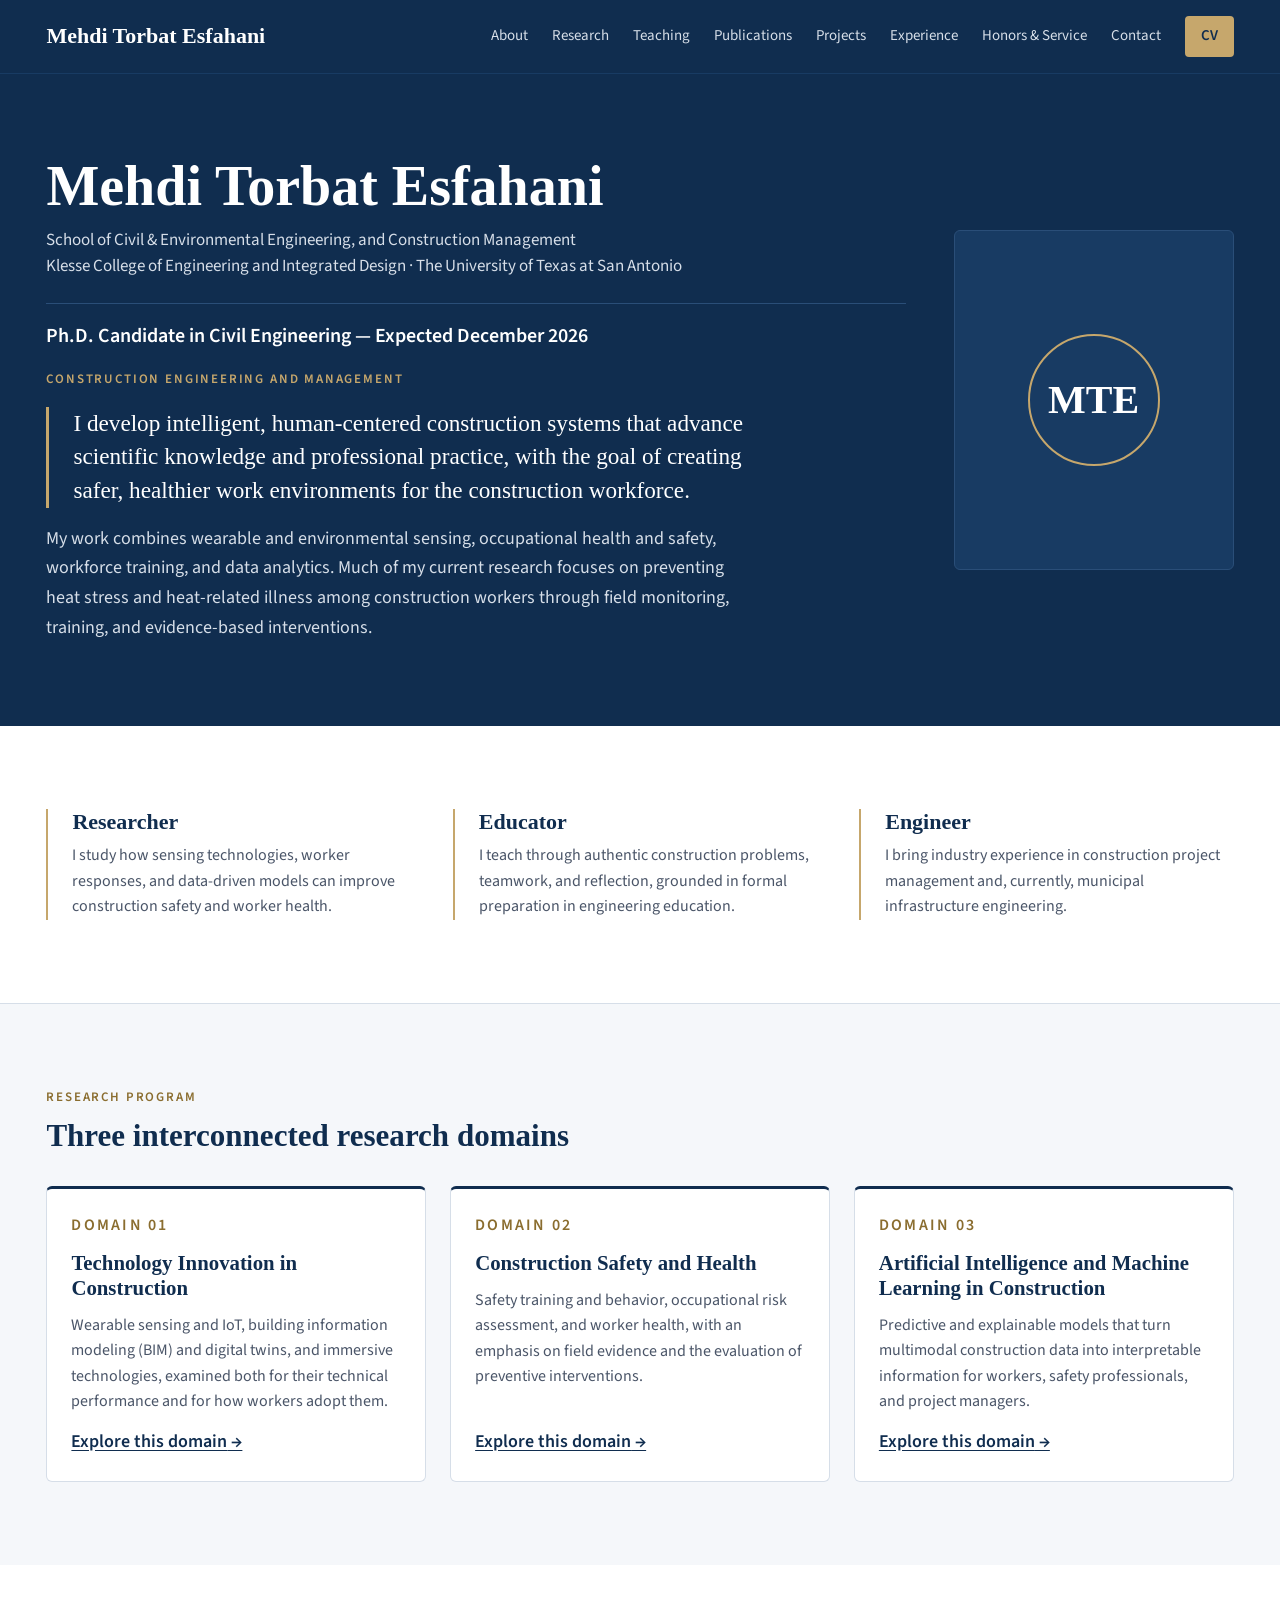
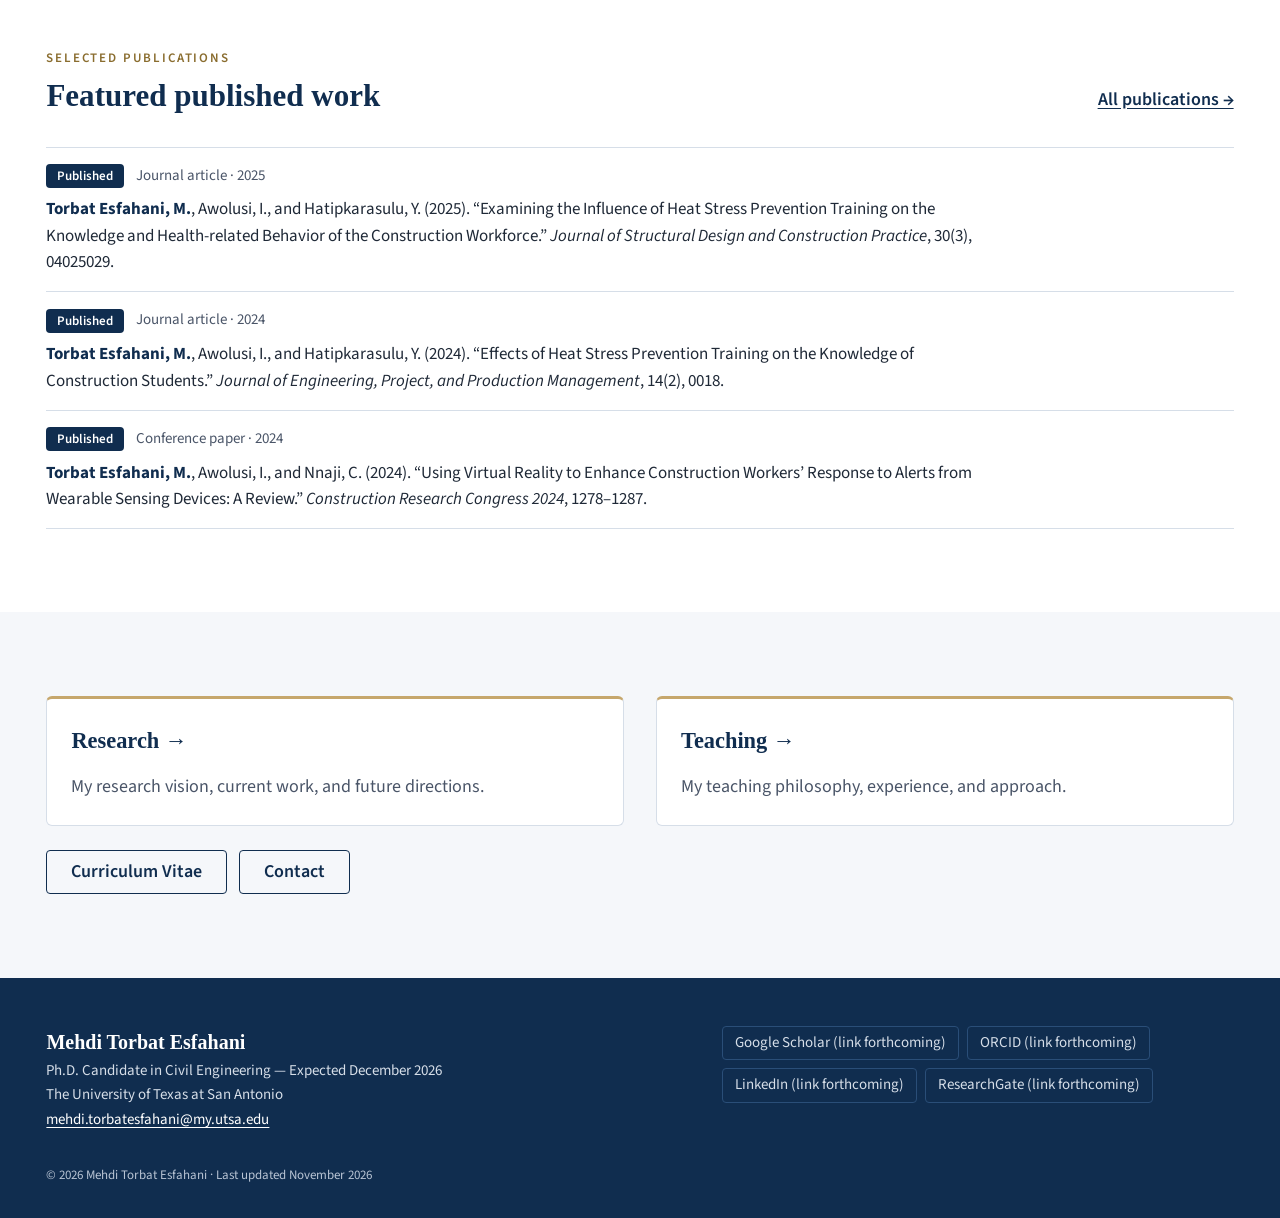
==== index.html @ 111d2f12 "Add files via upload" ====
<!doctype html>
<html lang="en">
<head>
  <meta charset="utf-8">
  <meta name="viewport" content="width=device-width, initial-scale=1">
  <title>Mehdi Torbat Esfahani — Construction Engineering and Management</title>
  <meta name="description" content="Mehdi Torbat Esfahani, civil engineering researcher at The University of Texas at San Antonio: research on intelligent, human-centered construction systems, construction safety and health, and AI in construction.">
  <meta name="author" content="Mehdi Torbat Esfahani">
  <meta property="og:type" content="website">
  <meta property="og:title" content="Mehdi Torbat Esfahani — Construction Engineering and Management">
  <meta property="og:description" content="Mehdi Torbat Esfahani, civil engineering researcher at The University of Texas at San Antonio: research on intelligent, human-centered construction systems, construction safety and health, and AI in construction.">
  <meta name="theme-color" content="#102D4F">
  <link rel="icon" href="assets/img/favicon.svg" type="image/svg+xml">
  <link rel="stylesheet" href="assets/css/tokens.css">
  <link rel="stylesheet" href="assets/css/site.css">
  <script>document.documentElement.classList.add("js");</script>
</head>
<body>
  <a class="skip-link" href="#main">Skip to main content</a>
  <header class="site-header">
    <div class="container header-inner">
      <a class="brand" href="index.html">Mehdi Torbat Esfahani</a>
      <button class="nav-toggle" type="button" aria-expanded="false" aria-controls="site-nav">
        <svg aria-hidden="true" viewBox="0 0 24 24" fill="none" stroke="currentColor" stroke-width="2"><path d="M4 7h16M4 12h16M4 17h16"/></svg>
        <span class="nav-toggle-label">Menu</span>
      </button>
      <nav id="site-nav" class="site-nav" aria-label="Primary">
        <ul>
        <li><a href="about.html">About</a></li>
        <li><a href="research.html">Research</a></li>
        <li><a href="teaching.html">Teaching</a></li>
        <li><a href="publications.html">Publications</a></li>
        <li><a href="projects.html">Projects</a></li>
        <li><a href="experience.html">Experience</a></li>
        <li><a href="honors.html">Honors &amp; Service</a></li>
        <li><a href="contact.html">Contact</a></li>
        <li><a class="nav-cv" href="contact.html#documents" data-cv-link>CV</a></li>
        </ul>
      </nav>
    </div>
  </header>

  <main id="main" tabindex="-1">
    <section class="hero" aria-labelledby="hero-name">
      <div class="container hero-inner">
        <div>
          <h1 id="hero-name">Mehdi Torbat Esfahani</h1>
          <p class="affiliation">School of Civil &amp; Environmental Engineering, and Construction Management<br>Klesse College of Engineering and Integrated Design · The University of Texas at San Antonio</p>
          <p class="degree" data-config="degreeStatus">Doctoral studies in Civil Engineering</p>
          <p class="eyebrow" style="margin-top:var(--s4)">Construction Engineering and Management</p>
          <p class="vision">I develop intelligent, human-centered construction systems that advance scientific knowledge and professional practice, with the goal of creating safer, healthier work environments for the construction workforce.</p>
          <p class="specialization">My work combines wearable and environmental sensing, occupational health and safety, workforce training, and data analytics. Much of my current research focuses on preventing heat stress and heat-related illness among construction workers through field monitoring, training, and evidence-based interventions.</p>
        </div>
        <div class="portrait" role="img" aria-label="Portrait of Mehdi Torbat Esfahani (photograph to be added)"><span class="monogram" aria-hidden="true">MTE</span></div>
      </div>
    </section>

    <section class="section" aria-label="Professional identity" style="border-bottom:1px solid var(--line)">
      <div class="container identity">
        <div><h2>Researcher</h2><p>I study how sensing technologies, worker responses, and data-driven models can improve construction safety and worker health.</p></div>
        <div><h2>Educator</h2><p>I teach through authentic construction problems, teamwork, and reflection, grounded in formal preparation in engineering education.</p></div>
        <div><h2>Engineer</h2><p>I bring industry experience in construction project management and, currently, municipal infrastructure engineering.</p></div>
      </div>
    </section>

    <section class="section section--gray" aria-labelledby="domains-h">
      <div class="container">
        <div class="section-head"><div><p class="eyebrow">Research program</p><h2 id="domains-h">Three interconnected research domains</h2></div></div>
        <div class="grid-3">
          <article class="card card--top">
            <p class="eyebrow">Domain 01</p>
            <h3>Technology Innovation in Construction</h3>
            <p class="muted">Wearable sensing and IoT, building information modeling (BIM) and digital twins, and immersive technologies, examined both for their technical performance and for how workers adopt them.</p>
            <a class="more" href="research.html#domain-1">Explore this domain<span class="visually-hidden">: Technology Innovation in Construction</span> →</a>
          </article>
          <article class="card card--top">
            <p class="eyebrow">Domain 02</p>
            <h3>Construction Safety and Health</h3>
            <p class="muted">Safety training and behavior, occupational risk assessment, and worker health, with an emphasis on field evidence and the evaluation of preventive interventions.</p>
            <a class="more" href="research.html#domain-2">Explore this domain<span class="visually-hidden">: Construction Safety and Health</span> →</a>
          </article>
          <article class="card card--top">
            <p class="eyebrow">Domain 03</p>
            <h3>Artificial Intelligence and Machine Learning in Construction</h3>
            <p class="muted">Predictive and explainable models that turn multimodal construction data into interpretable information for workers, safety professionals, and project managers.</p>
            <a class="more" href="research.html#domain-3">Explore this domain<span class="visually-hidden">: Artificial Intelligence and Machine Learning in Construction</span> →</a>
          </article>
        </div>
      </div>
    </section>

    <section class="section" aria-labelledby="featured-h">
      <div class="container">
        <div class="section-head"><div><p class="eyebrow">Selected publications</p><h2 id="featured-h">Featured published work</h2></div><a href="publications.html" style="font-weight:600">All publications →</a></div>
        <ul class="pub-list">
          <li class="pub">
            <div class="pub-meta"><span class="badge badge--published">Published</span><span>Journal article · 2025</span></div>
            <p class="cite"><span class="me">Torbat Esfahani, M.</span>, Awolusi, I., and Hatipkarasulu, Y. (2025). “Examining the Influence of Heat Stress Prevention Training on the Knowledge and Health-related Behavior of the Construction Workforce.” <em>Journal of Structural Design and Construction Practice</em>, 30(3), 04025029.</p>
          </li>
          <li class="pub">
            <div class="pub-meta"><span class="badge badge--published">Published</span><span>Journal article · 2024</span></div>
            <p class="cite"><span class="me">Torbat Esfahani, M.</span>, Awolusi, I., and Hatipkarasulu, Y. (2024). “Effects of Heat Stress Prevention Training on the Knowledge of Construction Students.” <em>Journal of Engineering, Project, and Production Management</em>, 14(2), 0018.</p>
          </li>
          <li class="pub">
            <div class="pub-meta"><span class="badge badge--published">Published</span><span>Conference paper · 2024</span></div>
            <p class="cite"><span class="me">Torbat Esfahani, M.</span>, Awolusi, I., and Nnaji, C. (2024). “Using Virtual Reality to Enhance Construction Workers’ Response to Alerts from Wearable Sensing Devices: A Review.” <em>Construction Research Congress 2024</em>, 1278–1287.</p>
          </li>
        </ul>
      </div>
    </section>

    <section class="section section--gray" aria-label="Explore">
      <div class="container">
        <div class="grid-2">
          <a class="card card--gold link-card" href="research.html"><strong>Research →</strong><span>My research vision, current work, and future directions.</span></a>
          <a class="card card--gold link-card" href="teaching.html"><strong>Teaching →</strong><span>My teaching philosophy, experience, and approach.</span></a>
        </div>
        <div class="btn-row" style="margin-top:var(--s5)">
          <a class="btn btn--outline" href="contact.html#documents" data-cv-link>Curriculum Vitae</a>
          <a class="btn btn--outline" href="contact.html">Contact</a>
        </div>
      </div>
    </section>
  </main>

  <footer class="site-footer">
    <div class="container">
      <div class="footer-inner">
        <div>
          <p class="footer-name">Mehdi Torbat Esfahani</p>
          <p data-config="degreeStatus">Doctoral studies in Civil Engineering</p>
          <p>The University of Texas at San Antonio</p>
          <p><a href="mailto:mehdi.torbatesfahani@my.utsa.edu" data-config="email">mehdi.torbatesfahani@my.utsa.edu</a></p>
        </div>
        <ul class="footer-profiles" aria-label="Academic profiles">
          <li data-profile="googleScholar"><span class="inactive">Google Scholar (link forthcoming)</span></li>
          <li data-profile="orcid"><span class="inactive">ORCID (link forthcoming)</span></li>
          <li data-profile="linkedin"><span class="inactive">LinkedIn (link forthcoming)</span></li>
          <li data-profile="researchgate"><span class="inactive">ResearchGate (link forthcoming)</span></li>
        </ul>
      </div>
      <p class="footer-legal">© 2026 Mehdi Torbat Esfahani · Last updated <span data-config="lastUpdated">November 2026</span></p>
    </div>
  </footer>
  <script src="assets/js/site-config.js"></script>
  <script src="assets/js/site.js"></script>
</body>
</html>
---- assets/css/tokens.css ----
/* =========================================================
   Design tokens — Navy & White design system (approved Phase 2)
   Change a colour or size here and it updates across the site.
   ========================================================= */

/* ---- Fonts (self-hosted, SIL Open Font License) ---- */
@font-face {
  font-family: "Source Sans 3";
  src: url("../fonts/SourceSans3-Variable.woff") format("woff");
  font-weight: 200 900;
  font-style: normal;
  font-display: swap;
}
@font-face {
  font-family: "Source Sans 3";
  src: url("../fonts/SourceSans3-Italic-Variable.woff") format("woff");
  font-weight: 200 900;
  font-style: italic;
  font-display: swap;
}
/* Source Serif 4 (headings): add the font file to assets/fonts/ and
   remove the comment markers below. See README.md, "Adding the heading font".
@font-face {
  font-family: "Source Serif 4";
  src: url("../fonts/SourceSerif4-Variable.woff2") format("woff2");
  font-weight: 200 900;
  font-style: normal;
  font-display: swap;
}
*/

:root {
  /* Colour */
  --navy: #102D4F;          /* primary navy: headings, header, footer */
  --navy-2: #183B63;        /* secondary navy: hover, panels */
  --navy-line: #2A4E78;     /* borders on navy */
  --white: #FFFFFF;
  --gray-bg: #F5F7FA;       /* light gray sections */
  --gold: #C6A76C;          /* accent: rules, icons, text on navy only */
  --gold-text: #8A6D2F;     /* dark gold: readable labels on white */
  --text: #1F2937;          /* body text */
  --text-2: #4A5568;        /* secondary text */
  --on-navy: #D6DEE8;       /* secondary text on navy */
  --line: #D6DEE8;          /* borders on white */
  --line-strong: #9AA6B6;

  /* Type */
  --font-serif: "Source Serif 4", Georgia, "Times New Roman", serif;
  --font-sans: "Source Sans 3", "Segoe UI", system-ui, -apple-system, Arial, sans-serif;
  --fs-display: clamp(2.25rem, 1.6rem + 2.6vw, 3.5rem);
  --fs-h1: clamp(1.9rem, 1.5rem + 1.6vw, 2.75rem);
  --fs-h2: clamp(1.5rem, 1.3rem + 0.8vw, 2rem);
  --fs-h3: clamp(1.2rem, 1.1rem + 0.4vw, 1.4rem);
  --fs-body: clamp(1.0625rem, 1rem + 0.2vw, 1.125rem);
  --fs-small: 0.9375rem;
  --fs-eyebrow: 0.8125rem;

  /* Space (4-based) */
  --s1: 0.25rem; --s2: 0.5rem; --s3: 0.75rem; --s4: 1rem; --s5: 1.5rem;
  --s6: 2rem; --s7: 3rem; --s8: 4rem; --s9: 6rem;
  --section: clamp(3rem, 2rem + 4vw, 6rem);
  --gutter: clamp(1.25rem, 0.5rem + 3vw, 3rem);
  --container: 75rem;   /* 1200px */
  --measure: 45rem;     /* 720px reading column */

  --radius: 6px;
  --radius-sm: 4px;
}
---- assets/css/site.css ----
/* =========================================================
   Site layout and components
   ========================================================= */
*, *::before, *::after { box-sizing: border-box; }
html { -webkit-text-size-adjust: 100%; }
body {
  margin: 0;
  font-family: var(--font-sans);
  font-size: var(--fs-body);
  line-height: 1.65;
  color: var(--text);
  background: var(--white);
}
img { max-width: 100%; height: auto; }
h1, h2, h3, h4 { font-family: var(--font-serif); color: var(--navy); font-weight: 600; line-height: 1.2; margin: 0; }
h1 { font-size: var(--fs-h1); }
h2 { font-size: var(--fs-h2); }
h3 { font-size: var(--fs-h3); }
p { margin: 0; }
a { color: var(--navy); text-underline-offset: 3px; }
a:hover { color: var(--navy-2); }
:focus-visible { outline: 3px solid var(--navy-2); outline-offset: 2px; }
.on-navy :focus-visible, .site-header :focus-visible, .site-footer :focus-visible { outline-color: var(--gold); }
ul, ol { margin: 0; }

.container { max-width: calc(var(--container) + 2 * var(--gutter)); margin: 0 auto; padding-inline: var(--gutter); }
.section { padding-block: var(--section); }
.section--gray { background: var(--gray-bg); }
.section--navy { background: var(--navy); color: var(--white); }
.section--navy h2, .section--navy h3 { color: var(--white); }
.stack > * + * { margin-top: var(--s4); }
.stack-lg > * + * { margin-top: var(--s6); }
.measure { max-width: var(--measure); }
.eyebrow { font-size: var(--fs-eyebrow); letter-spacing: .14em; text-transform: uppercase; font-weight: 600; color: var(--gold-text); }
.section--navy .eyebrow, .hero .eyebrow, .framework-panel .eyebrow { color: var(--gold); }
.lead { font-family: var(--font-serif); font-size: clamp(1.2rem, 1.05rem + .6vw, 1.45rem); line-height: 1.5; color: var(--navy-2); }
.muted { color: var(--text-2); }
.small { font-size: var(--fs-small); }
.visually-hidden { position: absolute !important; width: 1px; height: 1px; padding: 0; margin: -1px; overflow: hidden; clip: rect(0 0 0 0); white-space: nowrap; border: 0; }

/* ---- Skip link ---- */
.skip-link { position: absolute; left: var(--s4); top: -100px; z-index: 100; background: var(--gold); color: var(--navy); padding: var(--s3) var(--s4); font-weight: 600; border-radius: var(--radius-sm); }
.skip-link:focus { top: var(--s4); }

/* ---- Header & navigation ---- */
.site-header { background: var(--navy); color: var(--white); }
.header-inner { display: flex; flex-wrap: wrap; align-items: center; justify-content: space-between; gap: var(--s4); padding-block: var(--s4); }
.brand { font-family: var(--font-serif); font-size: 1.375rem; font-weight: 600; color: var(--white); text-decoration: none; }
.brand:hover { color: var(--white); }
.nav-toggle { display: none; align-items: center; gap: var(--s2); min-height: 44px; min-width: 44px; padding: 0 var(--s4); background: transparent; color: var(--white); border: 1.5px solid var(--gold); border-radius: var(--radius-sm); font: 600 1rem var(--font-sans); cursor: pointer; }
.nav-toggle svg { width: 18px; height: 18px; }
.site-nav ul { list-style: none; padding: 0; display: flex; flex-wrap: wrap; align-items: center; gap: var(--s2) var(--s5); }
.site-nav a { color: var(--on-navy); text-decoration: none; font-size: .9375rem; padding-block: var(--s2); display: inline-block; }
.site-nav a:hover { color: var(--white); text-decoration: underline; }
.site-nav a[aria-current="page"] { color: var(--white); box-shadow: inset 0 -2px 0 var(--gold); }
.site-nav a.nav-cv { background: var(--gold); color: var(--navy); padding: var(--s2) var(--s4); border-radius: var(--radius-sm); font-weight: 600; }
.site-nav a.nav-cv:hover { background: #D4BA86; text-decoration: none; }

@media (max-width: 1023.98px) {
  .js .nav-toggle { display: inline-flex; }
  .js .site-nav { display: none; width: 100%; }
  .js .site-nav.is-open { display: block; }
  .js .site-nav ul { flex-direction: column; align-items: stretch; gap: 0; padding-bottom: var(--s3); }
  .js .site-nav li { border-top: 1px solid var(--navy-line); }
  .js .site-nav a { display: block; padding: var(--s3) var(--s2); font-size: 1.0625rem; }
  .js .site-nav a[aria-current="page"] { box-shadow: inset 3px 0 0 var(--gold); padding-left: var(--s4); }
  .js .site-nav a.nav-cv { margin-top: var(--s3); text-align: center; }
}

/* ---- Page header (inner pages) ---- */
.page-head { background: var(--gray-bg); border-bottom: 1px solid var(--line); padding-block: clamp(2.5rem, 2rem + 2vw, 4rem); }
.page-head .lead { margin-top: var(--s3); max-width: 48rem; }
.breadcrumb ol { list-style: none; padding: 0; display: flex; gap: var(--s2); font-size: var(--fs-small); color: var(--text-2); margin-bottom: var(--s3); }
.breadcrumb li + li::before { content: "/"; margin-right: var(--s2); color: var(--line-strong); }
.jump-links ul { list-style: none; padding: 0; display: flex; flex-wrap: wrap; gap: var(--s2); margin-top: var(--s5); }
.jump-links a { display: inline-block; font-size: var(--fs-small); background: var(--white); border: 1px solid var(--line); border-radius: var(--radius-sm); padding: var(--s2) var(--s3); text-decoration: none; }
.jump-links a:hover { border-color: var(--navy); }

/* ---- Hero ---- */
.hero { background: var(--navy); color: var(--white); border-top: 1px solid var(--navy-2); }
.hero-inner { display: grid; gap: var(--s7); align-items: center; padding-block: clamp(3rem, 2rem + 4vw, 5.5rem); }
@media (min-width: 900px) { .hero-inner { grid-template-columns: minmax(0, 1fr) 280px; } }
.hero h1 { font-size: var(--fs-display); color: var(--white); line-height: 1.06; }
.hero .affiliation { color: var(--on-navy); margin-top: var(--s3); font-size: 1.0625rem; line-height: 1.5; }
.hero .degree { font-size: clamp(1.1rem, 1rem + .4vw, 1.25rem); font-weight: 600; color: var(--white); border-top: 1px solid var(--navy-line); padding-top: var(--s4); margin-top: var(--s5); }
.hero .vision { font-family: var(--font-serif); font-size: clamp(1.15rem, 1rem + .7vw, 1.45rem); line-height: 1.45; border-left: 3px solid var(--gold); padding-left: var(--s5); max-width: 44rem; margin-top: var(--s4); }
.hero .specialization { color: var(--on-navy); max-width: 44rem; margin-top: var(--s4); }
.portrait { display: grid; place-items: center; width: 100%; max-width: 280px; aspect-ratio: 280 / 340; background: var(--navy-2); border: 1px solid var(--navy-line); border-radius: var(--radius); justify-self: center; }
.portrait .monogram { width: 132px; height: 132px; border-radius: 50%; border: 2px solid var(--gold); display: grid; place-items: center; font-family: var(--font-serif); font-size: 2.5rem; font-weight: 600; color: var(--white); }
@media (max-width: 899.98px) { .portrait { max-width: 140px; aspect-ratio: 1; border-radius: 50%; order: -1; justify-self: start; } .portrait .monogram { width: 104px; height: 104px; font-size: 1.9rem; border-width: 0; } }

/* ---- Identity strip ---- */
.identity { display: grid; gap: var(--s6); grid-template-columns: repeat(auto-fit, minmax(260px, 1fr)); }
.identity > div { border-left: 2px solid var(--gold); padding-left: var(--s5); }
.identity h2 { font-size: 1.375rem; margin-bottom: var(--s2); }
.identity p { color: var(--text-2); font-size: 1rem; line-height: 1.6; }

/* ---- Cards & grids ---- */
.grid-3 { display: grid; gap: var(--s5); grid-template-columns: repeat(auto-fit, minmax(min(100%, 280px), 1fr)); }
.grid-2 { display: grid; gap: var(--s6); grid-template-columns: repeat(auto-fit, minmax(min(100%, 320px), 1fr)); }
.card { background: var(--white); border: 1px solid var(--line); border-radius: var(--radius); padding: var(--s5) var(--s5); display: flex; flex-direction: column; gap: var(--s3); }
.card--top { border-top: 3px solid var(--navy); }
.card--gold { border-top: 3px solid var(--gold); }
.card h3 { font-size: 1.3rem; }
.card p, .card li { font-size: 1rem; line-height: 1.6; }
.card .more { margin-top: auto; font-weight: 600; }
.link-card { text-decoration: none; }
.link-card:hover { border-color: var(--navy); }
.link-card strong { font-family: var(--font-serif); font-size: 1.4rem; color: var(--navy); }
.link-card span { color: var(--text-2); }
.section-head { display: flex; flex-wrap: wrap; justify-content: space-between; align-items: flex-end; gap: var(--s4); margin-bottom: var(--s6); }
.section-head h2 { margin-top: var(--s2); }

/* ---- Buttons ---- */
.btn { display: inline-flex; align-items: center; min-height: 44px; padding: 0 var(--s5); border-radius: var(--radius-sm); font-weight: 600; text-decoration: none; border: 1.5px solid var(--navy); color: var(--navy); background: transparent; }
.btn--primary { background: var(--navy); color: var(--white); }
.btn--primary:hover { background: var(--navy-2); color: var(--white); }
.btn--outline:hover { background: var(--gray-bg); }
.btn--disabled { border-style: dashed; border-color: var(--line-strong); color: var(--text-2); background: var(--white); cursor: default; }
.btn-row { display: flex; flex-wrap: wrap; gap: var(--s3); align-items: center; }

/* ---- Status badges (text + style; never colour alone) ---- */
.badge { display: inline-block; font-size: .8125rem; font-weight: 600; line-height: 1.4; padding: 2px 10px; border-radius: var(--radius-sm); border: 1.5px solid transparent; }
.badge--published { background: var(--navy); color: var(--white); }
.badge--submitted { color: var(--navy-2); border: 1.5px dotted var(--navy-2); background: var(--white); }
.badge--prep { color: var(--text-2); border: 1.5px dashed var(--line-strong); background: var(--white); }
.badge--talk { color: var(--navy-2); background: var(--gray-bg); border-color: var(--line); }
.badge--completed { color: var(--white); background: var(--navy); }
.badge--ongoing { color: var(--navy-2); border-color: var(--navy-2); background: var(--white); }
.badge--future { color: var(--gold-text); border: 1.5px dashed var(--gold); background: var(--gray-bg); }
.badge--active { background: var(--navy); color: var(--white); }

/* ---- Research domain diagram ---- */
.domain-map { display: grid; gap: var(--s4); grid-template-columns: 1fr; list-style: none; padding: 0; }
@media (min-width: 900px) { .domain-map { grid-template-columns: repeat(3, minmax(0, 1fr)); } }
.domain-map li { border: 1.5px solid var(--navy); border-radius: var(--radius); padding: var(--s5); display: flex; flex-direction: column; gap: var(--s2); }
.domain-map .num { font-size: var(--fs-eyebrow); letter-spacing: .14em; font-weight: 600; color: var(--gold-text); }
.domain-map strong { font-family: var(--font-serif); font-size: 1.25rem; color: var(--navy); line-height: 1.3; }
.domain-map span.sub { font-size: .9375rem; color: var(--text-2); }
.domain-map .tag { white-space: nowrap; } /* each Figure 1 label stays on one line; breaks fall between labels */

/* ---- Cycle / framework diagrams (ordered lists; arrows are CSS shapes) ---- */
.cycle { list-style: none; padding: 0; display: grid; gap: var(--s5); grid-template-columns: 1fr; counter-reset: step; }
@media (min-width: 900px) { .cycle--5 { grid-template-columns: repeat(5, minmax(0, 1fr)); } .cycle--4 { grid-template-columns: repeat(4, minmax(0, 1fr)); } }
.cycle li { position: relative; border-radius: var(--radius); padding: var(--s5); display: flex; flex-direction: column; gap: var(--s2); counter-increment: step; }
.cycle li::before { content: counter(step); font-size: .8125rem; font-weight: 600; }
.cycle .step-name { font-family: var(--font-serif); font-size: 1.35rem; font-weight: 600; }
.cycle .step-desc { font-size: .9375rem; line-height: 1.5; }
.cycle--dark li { background: var(--navy-2); border: 1px solid var(--navy-line); border-top: 3px solid var(--gold); }
.cycle--dark li::before { color: var(--gold); }
.cycle--dark .step-name { color: var(--white); }
.cycle--dark .step-desc { color: var(--on-navy); }
.cycle--light li { background: var(--white); }
.cycle--light li::before { color: var(--gold-text); }
.cycle--light .step-name { color: var(--navy); }
.cycle--light .step-desc { color: var(--text-2); }
/* Chevron between steps (decorative, no text content) */
.cycle li:not(:last-child)::after { content: ""; position: absolute; width: 12px; height: 12px; border-top: 3px solid var(--gold); border-right: 3px solid var(--gold); left: 50%; bottom: calc(-1 * var(--s5) / 2 - 8px); transform: translateX(-50%) rotate(135deg); }
@media (min-width: 900px) { .cycle li:not(:last-child)::after { left: auto; right: calc(-1 * var(--s5) / 2 - 8px); top: 50%; bottom: auto; transform: translateY(-50%) rotate(45deg); } }
.feedback { display: flex; align-items: center; gap: var(--s3); border: 1.5px dashed var(--gold); border-top: none; border-radius: 0 0 var(--radius) var(--radius); padding: var(--s3) var(--s5); margin-top: var(--s3); }
.feedback svg { flex: none; width: 22px; height: 22px; }
.framework-panel { background: var(--navy); color: var(--white); border-radius: 8px; padding: clamp(1.5rem, 1rem + 2vw, 2.5rem); }
.framework-panel h3 { color: var(--white); margin: var(--s2) 0 var(--s5); }

/* ---- Work tiers (completed / ongoing / future) ---- */
.tiers { display: grid; gap: var(--s5); grid-template-columns: repeat(auto-fit, minmax(min(100%, 300px), 1fr)); margin-top: var(--s5); }
.tier { border: 1px solid var(--line); border-radius: var(--radius); padding: var(--s5); display: flex; flex-direction: column; gap: var(--s3); }
.tier--ongoing { border-left: 4px solid var(--navy-2); }
.tier--future { border: 1.5px dashed var(--gold); background: #FBFAF6; }
.tier h3 { font-family: var(--font-sans); font-size: 1rem; }
.tier ul { padding-left: 1.2rem; }
.tier li { font-size: 1rem; line-height: 1.6; }
.tier li + li { margin-top: var(--s2); }
.domain + .domain { margin-top: var(--s8); }
.proposed { border: 2px dashed var(--gold); border-radius: 8px; padding: clamp(1.5rem, 1rem + 2vw, 2.25rem); }

/* ---- Prose ---- */
.prose p + p { margin-top: var(--s4); }
.two-col { display: grid; gap: var(--s6); }
@media (min-width: 900px) { .two-col { grid-template-columns: 260px minmax(0, 1fr); gap: var(--s7); } }

/* ---- Timeline rows ---- */
.rows { list-style: none; padding: 0; border-top: 1px solid var(--line); }
.rows > li { display: grid; gap: var(--s1) var(--s6); padding-block: var(--s4); border-bottom: 1px solid var(--line); }
@media (min-width: 700px) { .rows > li { grid-template-columns: 190px minmax(0, 1fr); } }
.rows .when { font-weight: 600; color: var(--navy-2); }

/* ---- Tables ---- */
.table-wrap { overflow-x: auto; border: 1px solid var(--line); border-radius: var(--radius); }
table { width: 100%; min-width: 720px; border-collapse: collapse; font-size: 1rem; }
caption { text-align: left; padding: var(--s3) var(--s4); font-size: var(--fs-small); color: var(--text-2); }
th, td { text-align: left; padding: var(--s3) var(--s4); vertical-align: top; }
thead th { background: var(--navy); color: var(--white); font-weight: 600; }
tbody tr { border-top: 1px solid var(--line); }
tbody tr:nth-child(even) { background: var(--gray-bg); }
table.table-compact { min-width: 420px; font-size: .9375rem; }
.project .table-wrap { margin-top: var(--s2); }

/* ---- Chips ---- */
.chips { list-style: none; padding: 0; display: flex; flex-wrap: wrap; gap: var(--s2); }
.chips li { background: var(--white); border: 1px solid var(--line); border-radius: var(--radius-sm); padding: var(--s2) var(--s3); font-size: .9375rem; line-height: 1.4; }

/* ---- Publications ---- */
.filters { border: 1px solid var(--line); border-radius: var(--radius); padding: var(--s5); display: grid; gap: var(--s4); margin-bottom: var(--s6); }
.filters[hidden] { display: none; }
.filter-row { display: flex; flex-wrap: wrap; gap: var(--s2); align-items: center; }
.filter-label { font-size: var(--fs-small); font-weight: 600; color: var(--text-2); margin-right: var(--s2); }
.filter-btn { min-height: 44px; padding: 0 var(--s4); border-radius: var(--radius-sm); font: 600 .9375rem var(--font-sans); cursor: pointer; background: var(--white); color: var(--navy); border: 1.5px solid var(--line-strong); }
.filter-btn[aria-pressed="true"] { background: var(--navy); color: var(--white); border-color: var(--navy); }
.filter-btn:hover { border-color: var(--navy); }
.filter-foot { display: flex; flex-wrap: wrap; gap: var(--s4); align-items: center; justify-content: space-between; }
.filter-foot select { min-height: 44px; font: 1rem var(--font-sans); padding: 0 var(--s3); border: 1.5px solid var(--navy-2); border-radius: var(--radius-sm); color: var(--navy); background: var(--white); }
.pub-group + .pub-group { margin-top: var(--s7); }
.pub-group h2 { font-size: 1.5rem; margin-bottom: var(--s3); }
.pub-list { list-style: none; padding: 0; }
.pub { border-top: 1px solid var(--line); padding-block: var(--s4); }
.pub:last-child { border-bottom: 1px solid var(--line); }
.pub-meta { display: flex; flex-wrap: wrap; gap: var(--s3); align-items: center; font-size: var(--fs-small); color: var(--text-2); margin-bottom: var(--s2); }
.pub .cite { font-size: 1.0625rem; line-height: 1.55; max-width: 58rem; }
.pub .me { color: var(--navy); font-weight: 700; }
.empty-state { border: 1px solid var(--line); background: var(--gray-bg); border-radius: var(--radius); padding: var(--s5); color: var(--text-2); }
.pub-note { margin-top: var(--s6); }

/* ---- Experience ---- */
.exp-cols { display: grid; gap: var(--s8); }
@media (min-width: 1000px) { .exp-cols { grid-template-columns: repeat(2, minmax(0, 1fr)); gap: var(--s7); } }
.exp-cols > section > h2 { border-bottom: 2px solid var(--gold); padding-bottom: var(--s2); margin-bottom: var(--s5); }
.exp-sub { font-size: var(--fs-eyebrow); letter-spacing: .12em; text-transform: uppercase; color: var(--gold-text); font-family: var(--font-sans); font-weight: 700; margin: var(--s6) 0 var(--s3); }
.exp-list { list-style: none; padding: 0; display: grid; gap: var(--s4); }
.exp-list li { border-left: 3px solid var(--line-strong); padding-left: var(--s4); }
.exp-list li.current { border-left-color: var(--navy); }
.exp-role { font-weight: 700; color: var(--text); }
.exp-when { color: var(--navy-2); font-weight: 600; font-size: var(--fs-small); }
.exp-org { color: var(--text-2); font-size: var(--fs-small); }
.exp-desc { font-size: 1rem; line-height: 1.6; margin-top: var(--s1); }

/* ---- Projects ---- */
.project { border: 1px solid var(--line); border-top: 3px solid var(--line-strong); border-radius: var(--radius); padding: var(--s5); display: grid; gap: var(--s3); }
.project--active { border-top-color: var(--navy); }
.project h3 { font-size: 1.3rem; line-height: 1.3; }
.project dl { display: grid; grid-template-columns: max-content 1fr; gap: var(--s1) var(--s4); margin: 0; font-size: var(--fs-small); }
.project dt { font-weight: 700; color: var(--text); }
.project dd { margin: 0; color: var(--text-2); }
.project-list { display: grid; gap: var(--s5); }
.placeholder-box { border: 1.5px dashed var(--line-strong); background: var(--gray-bg); border-radius: var(--radius); padding: var(--s5); color: var(--text-2); }

/* ---- Honors ---- */
.honors { list-style: none; padding: 0; border-top: 1px solid var(--line); }
.honors li { display: grid; grid-template-columns: 4rem minmax(0, 1fr); gap: var(--s4); padding-block: var(--s3); border-bottom: 1px solid var(--line); }
.honors .yr { font-weight: 700; color: var(--navy-2); }
.honors .org { display: block; color: var(--text-2); font-size: var(--fs-small); }

/* ---- Contact ---- */
.contact-grid { display: grid; gap: var(--s7); grid-template-columns: repeat(auto-fit, minmax(min(100%, 300px), 1fr)); }
.label { font-size: var(--fs-eyebrow); letter-spacing: .12em; text-transform: uppercase; color: var(--gold-text); font-weight: 700; display: block; margin-bottom: var(--s1); }
.profile-list { list-style: none; padding: 0; display: grid; gap: var(--s2); }
.profile-list a, .profile-list .inactive { display: inline-flex; align-items: center; min-height: 44px; padding: 0 var(--s4); border: 1px solid var(--line); border-radius: var(--radius-sm); font-size: .9375rem; text-decoration: none; }
.profile-list .inactive { color: var(--text-2); }
.doc-list { list-style: none; padding: 0; display: grid; gap: var(--s2); }
.doc-list li { border: 1.5px dashed var(--line-strong); background: var(--gray-bg); border-radius: var(--radius-sm); padding: var(--s3) var(--s4); }
.doc-list li.available { border-style: solid; background: var(--white); }

/* ---- Footer ---- */
.site-footer { background: var(--navy); color: var(--on-navy); padding-block: var(--s7) var(--s6); font-size: var(--fs-small); }
.footer-inner { display: flex; flex-wrap: wrap; gap: var(--s6); justify-content: space-between; }
.footer-name { font-family: var(--font-serif); font-size: 1.25rem; color: var(--white); font-weight: 600; }
.site-footer a { color: var(--white); }
.footer-profiles { list-style: none; padding: 0; display: flex; flex-wrap: wrap; gap: var(--s2); max-width: 32rem; align-content: flex-start; }
.footer-profiles li > * { display: inline-block; border: 1px solid var(--navy-line); border-radius: var(--radius-sm); padding: var(--s1) var(--s3); text-decoration: none; }
.footer-legal { margin-top: var(--s6); color: #B8C4D4; font-size: .8125rem; }

/* ---- 404 ---- */
.notfound { min-height: 50vh; display: grid; align-content: center; gap: var(--s4); }

@media (prefers-reduced-motion: no-preference) {
  a, .btn, .filter-btn, .link-card { transition: color .15s ease, background-color .15s ease, border-color .15s ease; }
}
@media print {
  .site-header, .site-footer, .filters, .jump-links, .skip-link { display: none !important; }
  body { font-size: 11pt; }
}
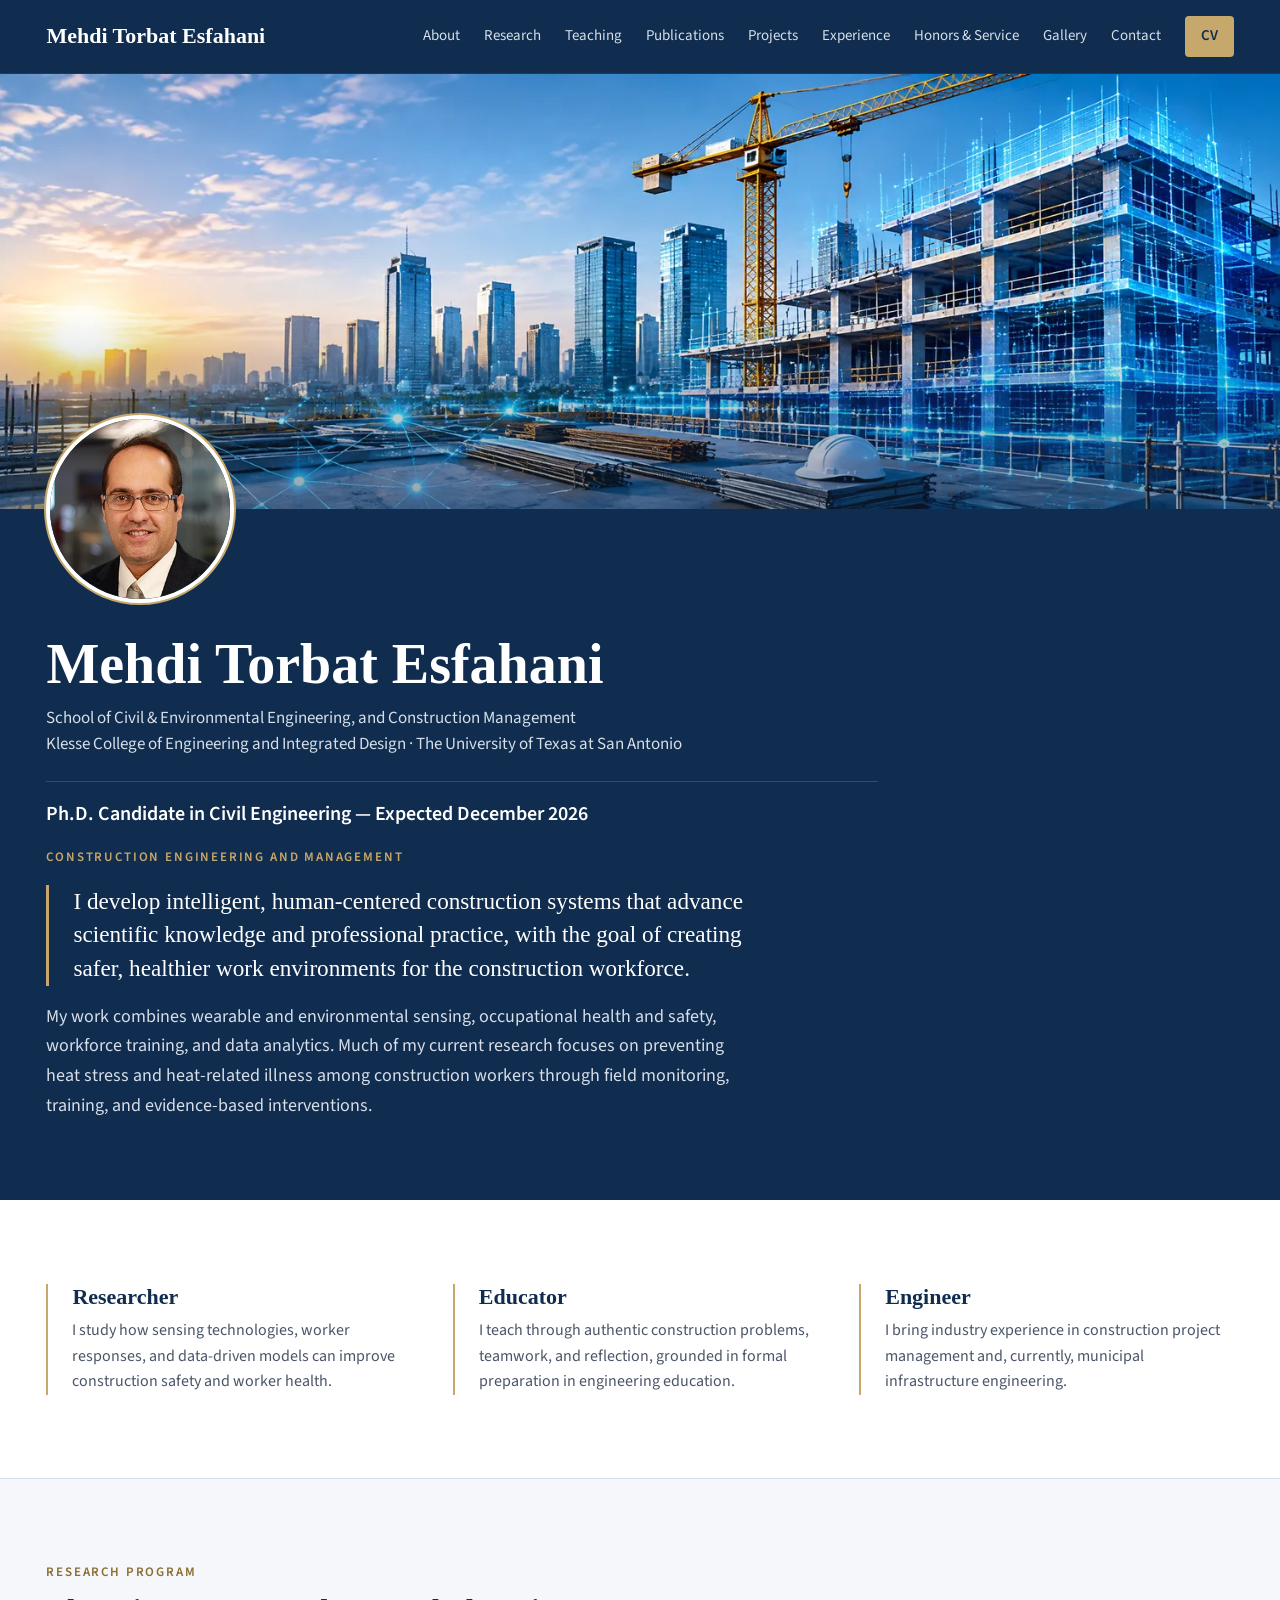
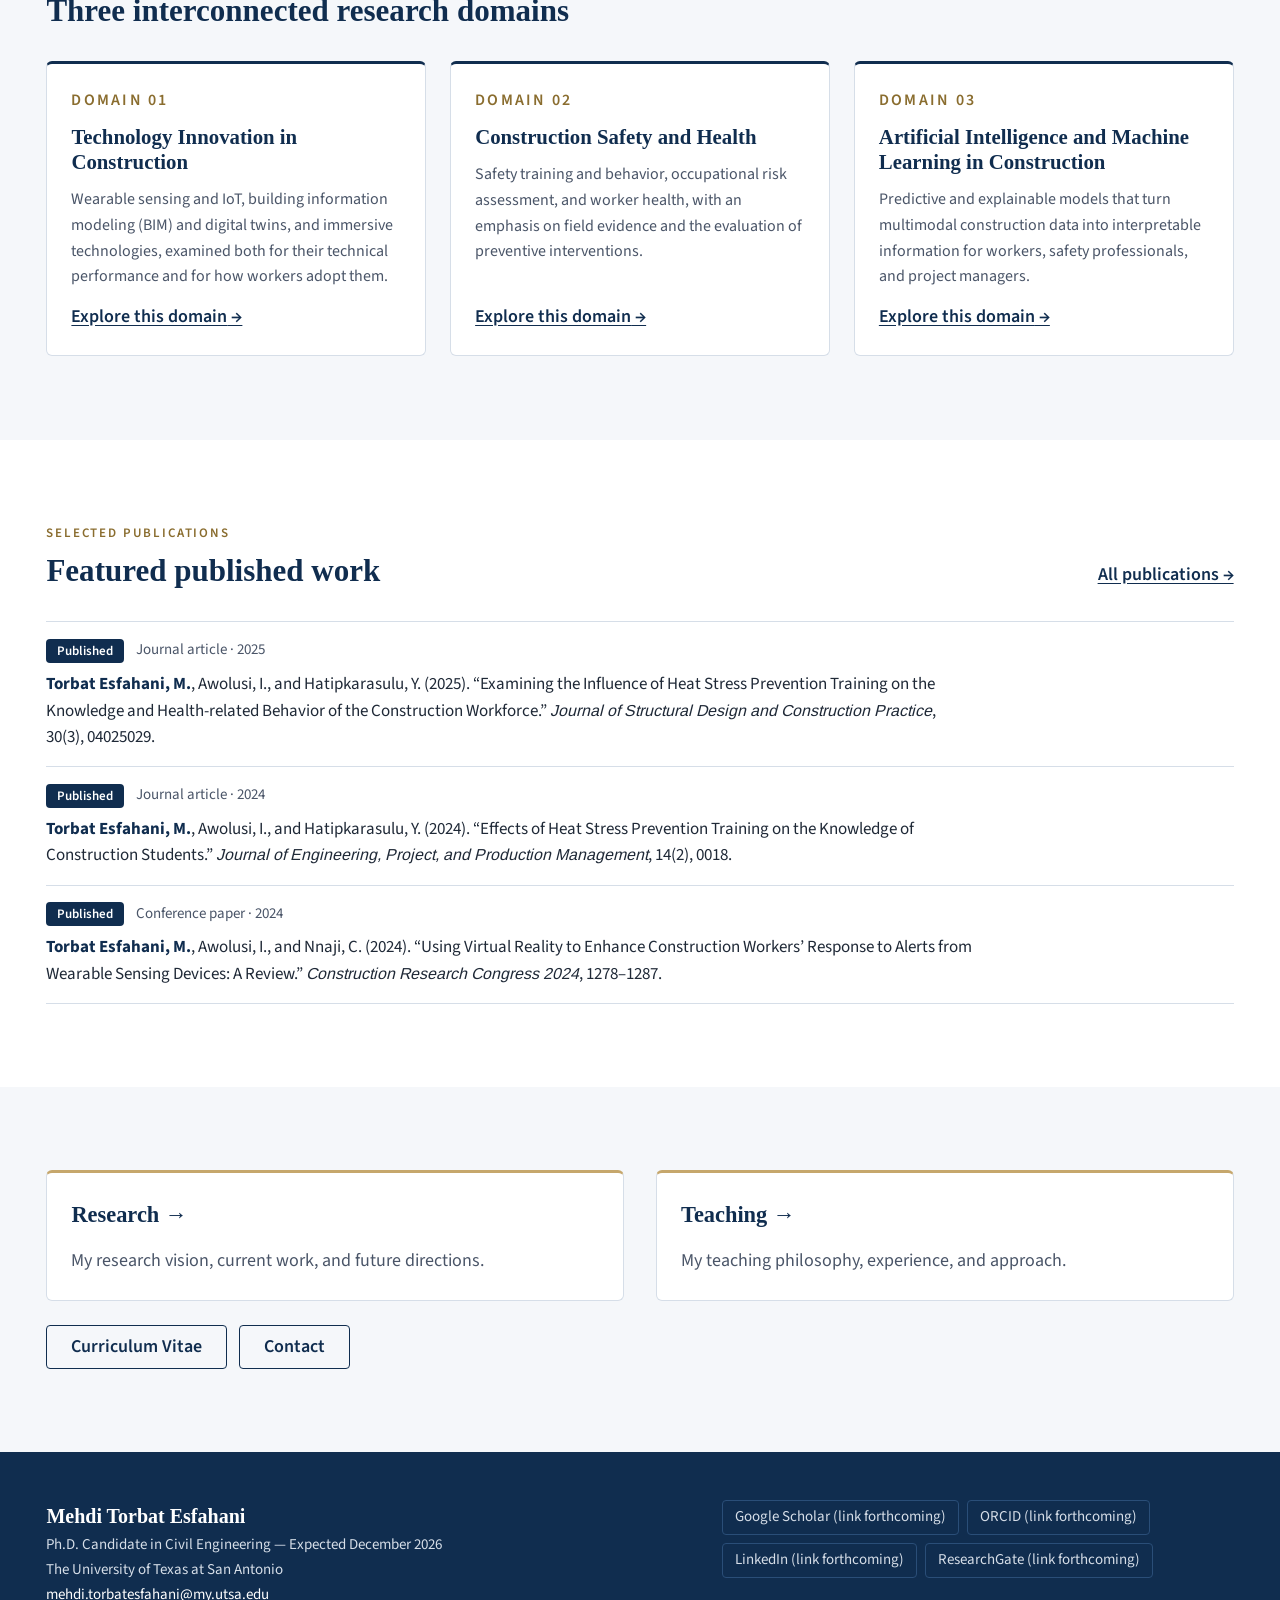
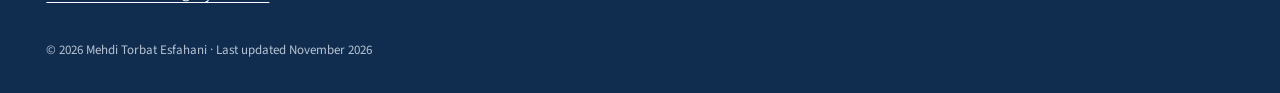
==== commit 226c326d: "Add files via upload" ====
--- a/index.html
+++ b/index.html
@@ -11,6 +11,7 @@
   <meta property="og:description" content="Mehdi Torbat Esfahani, civil engineering researcher at The University of Texas at San Antonio: research on intelligent, human-centered construction systems, construction safety and health, and AI in construction.">
   <meta name="theme-color" content="#102D4F">
   <link rel="icon" href="assets/img/favicon.svg" type="image/svg+xml">
+  <link rel="preload" href="assets/fonts/SourceSans3-Variable.woff" as="font" type="font/woff" crossorigin>
   <link rel="stylesheet" href="assets/css/tokens.css">
   <link rel="stylesheet" href="assets/css/site.css">
   <script>document.documentElement.classList.add("js");</script>
@@ -33,6 +34,7 @@
         <li><a href="projects.html">Projects</a></li>
         <li><a href="experience.html">Experience</a></li>
         <li><a href="honors.html">Honors &amp; Service</a></li>
+        <li><a href="gallery.html">Gallery</a></li>
         <li><a href="contact.html">Contact</a></li>
         <li><a class="nav-cv" href="contact.html#documents" data-cv-link>CV</a></li>
         </ul>
@@ -41,9 +43,16 @@
   </header>
 
   <main id="main" tabindex="-1">
-    <section class="hero" aria-labelledby="hero-name">
-      <div class="container hero-inner">
-        <div>
+    <section class="hero hero--cover" aria-labelledby="hero-name">
+      <div class="cover">
+        <picture>
+          <source type="image/webp" srcset="assets/img/cover-768.webp 768w, assets/img/cover-1536.webp 1536w, assets/img/cover-2172.webp 2172w" sizes="100vw">
+          <img class="cover-img" src="assets/img/cover-1536.jpg" srcset="assets/img/cover-768.jpg 768w, assets/img/cover-1536.jpg 1536w, assets/img/cover-2172.jpg 2172w" sizes="100vw" alt="" width="2172" height="724" decoding="async" fetchpriority="high" onerror="this.parentNode.remove()">
+        </picture>
+      </div>
+      <div class="container cover-body">
+        <div class="portrait portrait--avatar"><picture><source type="image/webp" srcset="assets/img/portrait.webp"><img class="portrait-photo" src="assets/img/portrait.jpg" alt="Mehdi Torbat Esfahani" width="300" height="330" decoding="async" onerror="var p=this.closest('.portrait');p.classList.add('no-photo');p.setAttribute('role','img');p.setAttribute('aria-label','Portrait of Mehdi Torbat Esfahani');this.parentNode.remove();"></picture><span class="monogram" aria-hidden="true">MTE</span></div>
+        <div class="cover-intro">
           <h1 id="hero-name">Mehdi Torbat Esfahani</h1>
           <p class="affiliation">School of Civil &amp; Environmental Engineering, and Construction Management<br>Klesse College of Engineering and Integrated Design · The University of Texas at San Antonio</p>
           <p class="degree" data-config="degreeStatus">Doctoral studies in Civil Engineering</p>
@@ -51,7 +60,6 @@
           <p class="vision">I develop intelligent, human-centered construction systems that advance scientific knowledge and professional practice, with the goal of creating safer, healthier work environments for the construction workforce.</p>
           <p class="specialization">My work combines wearable and environmental sensing, occupational health and safety, workforce training, and data analytics. Much of my current research focuses on preventing heat stress and heat-related illness among construction workers through field monitoring, training, and evidence-based interventions.</p>
         </div>
-        <div class="portrait" role="img" aria-label="Portrait of Mehdi Torbat Esfahani (photograph to be added)"><span class="monogram" aria-hidden="true">MTE</span></div>
       </div>
     </section>
 
--- a/assets/css/tokens.css
+++ b/assets/css/tokens.css
@@ -9,14 +9,24 @@
   src: url("../fonts/SourceSans3-Variable.woff") format("woff");
   font-weight: 200 900;
   font-style: normal;
-  font-display: swap;
+  font-display: optional; /* no text reflow after first paint (prevents layout shift); font is preloaded */
 }
 @font-face {
   font-family: "Source Sans 3";
   src: url("../fonts/SourceSans3-Italic-Variable.woff") format("woff");
   font-weight: 200 900;
   font-style: italic;
-  font-display: swap;
+  font-display: optional; /* no text reflow after first paint (prevents layout shift); font is preloaded */
+}
+/* Metric-matched fallback: Arial/Helvetica scaled to Source Sans 3's width,
+   so text wraps the same before and after the web font loads (prevents layout shift). */
+@font-face {
+  font-family: "Source Sans 3 Fallback";
+  src: local("Arial"), local("ArialMT"), local("Helvetica"), local("Liberation Sans"), local("Arimo");
+  size-adjust: 93.45%;
+  ascent-override: 109.6%;
+  descent-override: 42.8%;
+  line-gap-override: 0%;
 }
 /* Source Serif 4 (headings): add the font file to assets/fonts/ and
    remove the comment markers below. See README.md, "Adding the heading font".
@@ -25,7 +35,7 @@
   src: url("../fonts/SourceSerif4-Variable.woff2") format("woff2");
   font-weight: 200 900;
   font-style: normal;
-  font-display: swap;
+  font-display: optional;
 }
 */
 
@@ -46,7 +56,7 @@
 
   /* Type */
   --font-serif: "Source Serif 4", Georgia, "Times New Roman", serif;
-  --font-sans: "Source Sans 3", "Segoe UI", system-ui, -apple-system, Arial, sans-serif;
+  --font-sans: "Source Sans 3", "Source Sans 3 Fallback", "Segoe UI", system-ui, -apple-system, Arial, sans-serif;
   --fs-display: clamp(2.25rem, 1.6rem + 2.6vw, 3.5rem);
   --fs-h1: clamp(1.9rem, 1.5rem + 1.6vw, 2.75rem);
   --fs-h2: clamp(1.5rem, 1.3rem + 0.8vw, 2rem);
--- a/assets/css/site.css
+++ b/assets/css/site.css
@@ -56,6 +56,12 @@
 .site-nav a.nav-cv { background: var(--gold); color: var(--navy); padding: var(--s2) var(--s4); border-radius: var(--radius-sm); font-weight: 600; }
 .site-nav a.nav-cv:hover { background: #D4BA86; text-decoration: none; }
 
+/* Phones: keep the site name and Menu button on one row with either the fallback or the web font (prevents layout shift on font load) */
+@media (max-width: 479.98px) {
+  .header-inner { gap: var(--s3); }
+  .brand { font-size: 1.05rem; }
+  .js .nav-toggle { padding: 0 var(--s3); gap: var(--s1); }
+}
 @media (max-width: 1023.98px) {
   .js .nav-toggle { display: inline-flex; }
   .js .site-nav { display: none; width: 100%; }
@@ -87,7 +93,13 @@
 .hero .specialization { color: var(--on-navy); max-width: 44rem; margin-top: var(--s4); }
 .portrait { display: grid; place-items: center; width: 100%; max-width: 280px; aspect-ratio: 280 / 340; background: var(--navy-2); border: 1px solid var(--navy-line); border-radius: var(--radius); justify-self: center; }
 .portrait .monogram { width: 132px; height: 132px; border-radius: 50%; border: 2px solid var(--gold); display: grid; place-items: center; font-family: var(--font-serif); font-size: 2.5rem; font-weight: 600; color: var(--white); }
-@media (max-width: 899.98px) { .portrait { max-width: 140px; aspect-ratio: 1; border-radius: 50%; order: -1; justify-self: start; } .portrait .monogram { width: 104px; height: 104px; font-size: 1.9rem; border-width: 0; } }
+/* Portrait photo: fills the frame, keeps natural proportions (object-fit: cover) */
+.portrait { overflow: hidden; position: relative; }
+.portrait picture { display: contents; }
+.portrait-photo { position: absolute; inset: 0; display: block; width: 100%; height: 100%; object-fit: cover; object-position: center top; }
+.portrait .monogram { display: none; }
+.portrait.no-photo .monogram { display: grid; }
+@media (max-width: 899.98px) { .portrait { max-width: 168px; order: -1; justify-self: start; } .portrait .monogram { width: 104px; height: 104px; font-size: 1.9rem; } }
 
 /* ---- Identity strip ---- */
 .identity { display: grid; gap: var(--s6); grid-template-columns: repeat(auto-fit, minmax(260px, 1fr)); }
@@ -186,7 +198,7 @@
 .rows .when { font-weight: 600; color: var(--navy-2); }
 
 /* ---- Tables ---- */
-.table-wrap { overflow-x: auto; border: 1px solid var(--line); border-radius: var(--radius); }
+.table-wrap { position: relative; overflow-x: auto; border: 1px solid var(--line); border-radius: var(--radius); } /* position: relative keeps visually hidden cell text inside the scroll box */
 table { width: 100%; min-width: 720px; border-collapse: collapse; font-size: 1rem; }
 caption { text-align: left; padding: var(--s3) var(--s4); font-size: var(--fs-small); color: var(--text-2); }
 th, td { text-align: left; padding: var(--s3) var(--s4); vertical-align: top; }
@@ -203,6 +215,7 @@
 /* ---- Publications ---- */
 .filters { border: 1px solid var(--line); border-radius: var(--radius); padding: var(--s5); display: grid; gap: var(--s4); margin-bottom: var(--s6); }
 .filters[hidden] { display: none; }
+html:not(.js) .filters { display: none; } /* filters need JavaScript; shown from first paint when it is available */
 .filter-row { display: flex; flex-wrap: wrap; gap: var(--s2); align-items: center; }
 .filter-label { font-size: var(--fs-small); font-weight: 600; color: var(--text-2); margin-right: var(--s2); }
 .filter-btn { min-height: 44px; padding: 0 var(--s4); border-radius: var(--radius-sm); font: 600 .9375rem var(--font-sans); cursor: pointer; background: var(--white); color: var(--navy); border: 1.5px solid var(--line-strong); }
@@ -269,6 +282,59 @@
 .footer-profiles li > * { display: inline-block; border: 1px solid var(--navy-line); border-radius: var(--radius-sm); padding: var(--s1) var(--s3); text-decoration: none; }
 .footer-legal { margin-top: var(--s6); color: #B8C4D4; font-size: .8125rem; }
 
+/* ---- Homepage cover: Option A (LinkedIn-style cover, overlapping circular headshot) ---- */
+.hero--cover { padding: 0; }
+.cover { position: relative; height: clamp(170px, 34vw, 500px); overflow: hidden; background: var(--navy-2); }
+.cover picture { display: block; height: 100%; }
+/* Cover image is 3:1. Wide screens trim a little top and bottom (keeps the crane jib);
+   narrow screens trim the sides, centred slightly right so the skyline, crane and digital-twin building stay in view. */
+.cover-img { display: block; width: 100%; height: 100%; object-fit: cover; object-position: 60% 20%; }
+.cover::after { content: ""; position: absolute; inset: 0; background: linear-gradient(180deg, rgba(16, 45, 79, 0) 55%, rgba(16, 45, 79, .45) 100%); } /* subtle navy fade where the headshot overlaps */
+.cover-body { display: grid; gap: var(--s5); padding-bottom: clamp(3rem, 2rem + 4vw, 5rem); }
+.portrait.portrait--avatar { width: clamp(132px, 15vw, 188px); max-width: none; aspect-ratio: 1; border-radius: 50%; border: 4px solid var(--white); box-shadow: 0 0 0 2px var(--gold); margin-top: calc(-0.5 * clamp(132px, 15vw, 188px)); position: relative; z-index: 1; justify-self: start; order: 0; }
+.portrait--avatar .monogram { width: 72%; height: 72%; font-size: clamp(1.6rem, 1rem + 1.5vw, 2.5rem); border: 0; }
+.cover-intro { max-width: 52rem; }
+.cover-intro h1 { margin-top: var(--s2); }
+
+/* ---- Homepage cover: Option B (photographic background under a navy overlay) ---- */
+.hero--photo { position: relative; isolation: isolate; background: var(--navy); overflow: hidden; }
+.hero-bg { position: absolute; inset: 0; width: 100%; height: 100%; object-fit: cover; z-index: -2; }
+.hero--photo::before { content: ""; position: absolute; inset: 0; z-index: -1; background: linear-gradient(90deg, rgba(16, 45, 79, .95) 0%, rgba(16, 45, 79, .90) 55%, rgba(16, 45, 79, .72) 100%); }
+@media (max-width: 899.98px) { .hero--photo::before { background: rgba(16, 45, 79, .92); } }
+
+/* ---- Gallery ---- */
+.gallery-grid { list-style: none; padding: 0; margin: 0; display: grid; gap: var(--s5); grid-template-columns: repeat(auto-fill, minmax(min(100%, 280px), 1fr)); }
+.g-card[hidden] { display: none; }
+.g-subnav ul { list-style: none; padding: 0; margin: var(--s4) 0 0; display: flex; flex-wrap: wrap; gap: var(--s2); }
+.g-subnav a { display: inline-block; font-size: var(--fs-small); border: 1px solid var(--line); border-radius: var(--radius-sm); padding: var(--s2) var(--s3); text-decoration: none; background: var(--white); }
+.g-subnav a:hover { border-color: var(--navy); }
+.g-section { margin-top: var(--s7, 3rem); scroll-margin-top: 90px; }
+.g-section-title { margin: 0 0 var(--s4); padding-bottom: var(--s2); border-bottom: 2px solid var(--gold, #8A6D2F); display: inline-block; }
+#photos, #videos { scroll-margin-top: 80px; }
+.g-empty[hidden] { display: none; }
+html:not(.js) .g-empty { display: none; } /* without JavaScript the noscript note explains instead */
+.g-card figure { margin: 0; height: 100%; display: flex; flex-direction: column; border: 1px solid var(--line); border-radius: var(--radius); overflow: hidden; background: var(--white); }
+.g-thumb { position: relative; display: block; width: 100%; padding: 0; border: 0; background: var(--gray-bg); cursor: zoom-in; aspect-ratio: 4 / 3; overflow: hidden; }
+.g-thumb img { position: absolute; inset: 0; display: block; width: 100%; height: 100%; object-fit: cover; }
+.g-thumb:focus-visible { outline: 3px solid var(--navy-2); outline-offset: -3px; }
+.g-video { display: block; width: 100%; aspect-ratio: 16 / 9; background: #000; }
+.g-video:focus, .g-video:focus-within { outline: 3px solid var(--navy-2); outline-offset: -3px; }
+.g-caption { padding: var(--s4); display: grid; gap: var(--s2); }
+.g-meta { display: flex; flex-wrap: wrap; gap: var(--s3); align-items: center; font-size: var(--fs-small); color: var(--text-2); }
+.g-title { font-size: 1.15rem; line-height: 1.3; }
+.g-desc { font-size: .9375rem; line-height: 1.55; color: var(--text-2); }
+.viewer { width: min(1100px, 94vw); max-height: 94vh; padding: 0; border: 0; border-radius: var(--radius); background: var(--navy); color: var(--white); }
+.viewer::backdrop { background: rgba(10, 20, 35, .82); }
+.viewer-bar, .viewer-nav { display: flex; align-items: center; justify-content: space-between; gap: var(--s4); padding: var(--s3) var(--s4); }
+.viewer-title { font-family: var(--font-serif); font-size: 1.15rem; font-weight: 600; }
+.viewer-btn { display: inline-grid; place-items: center; min-width: 44px; min-height: 44px; background: transparent; color: var(--white); border: 1.5px solid var(--gold); border-radius: var(--radius-sm); cursor: pointer; }
+.viewer-btn[hidden] { display: none; }
+.viewer-btn svg { width: 20px; height: 20px; }
+.viewer-btn:focus-visible { outline: 3px solid var(--gold); outline-offset: 2px; }
+.viewer-figure { margin: 0; padding: 0 var(--s4); }
+.viewer-figure img { display: block; max-width: 100%; max-height: 70vh; margin: 0 auto; object-fit: contain; }
+.viewer-caption { color: var(--on-navy); font-size: var(--fs-small); padding-top: var(--s3); text-align: center; }
+
 /* ---- 404 ---- */
 .notfound { min-height: 50vh; display: grid; align-content: center; gap: var(--s4); }
 
@@ -279,3 +345,4 @@
   .site-header, .site-footer, .filters, .jump-links, .skip-link { display: none !important; }
   body { font-size: 11pt; }
 }
+#videos [data-gallery-section="videos"] { margin-top: var(--s5); }
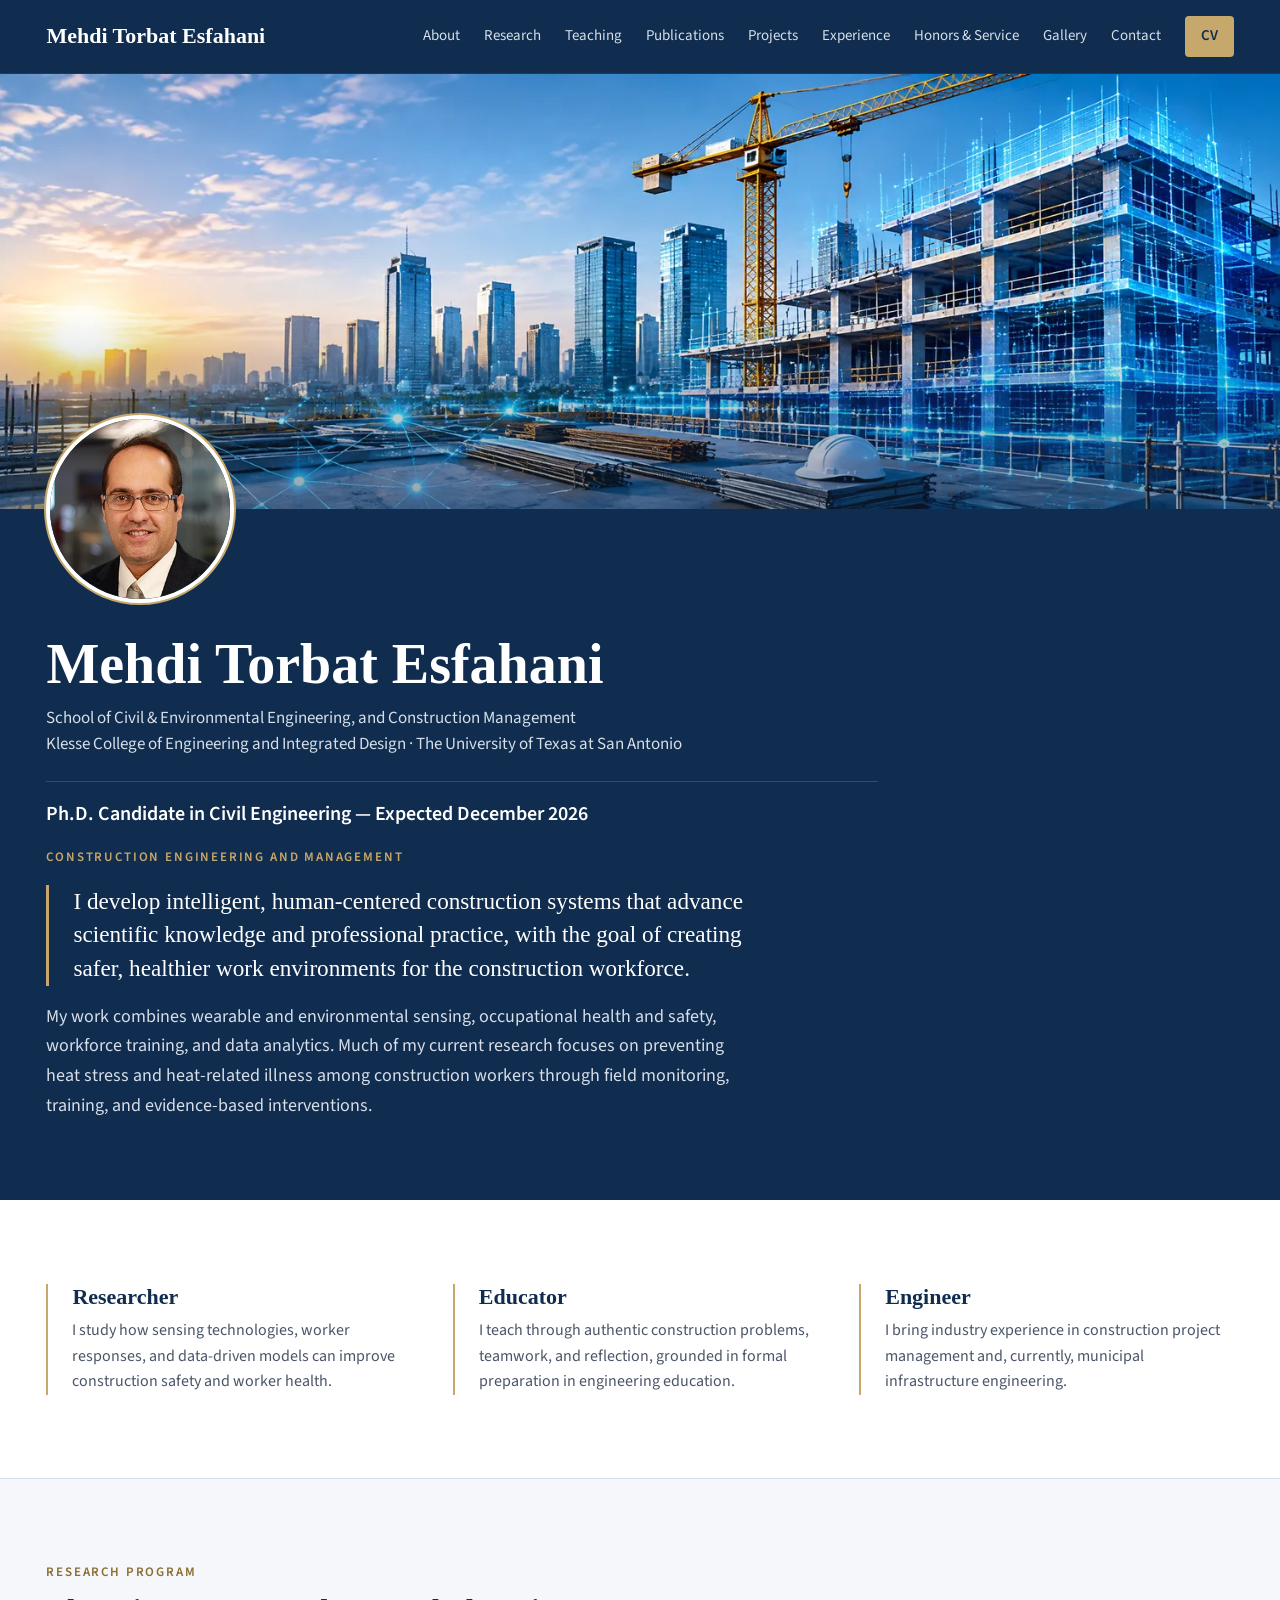
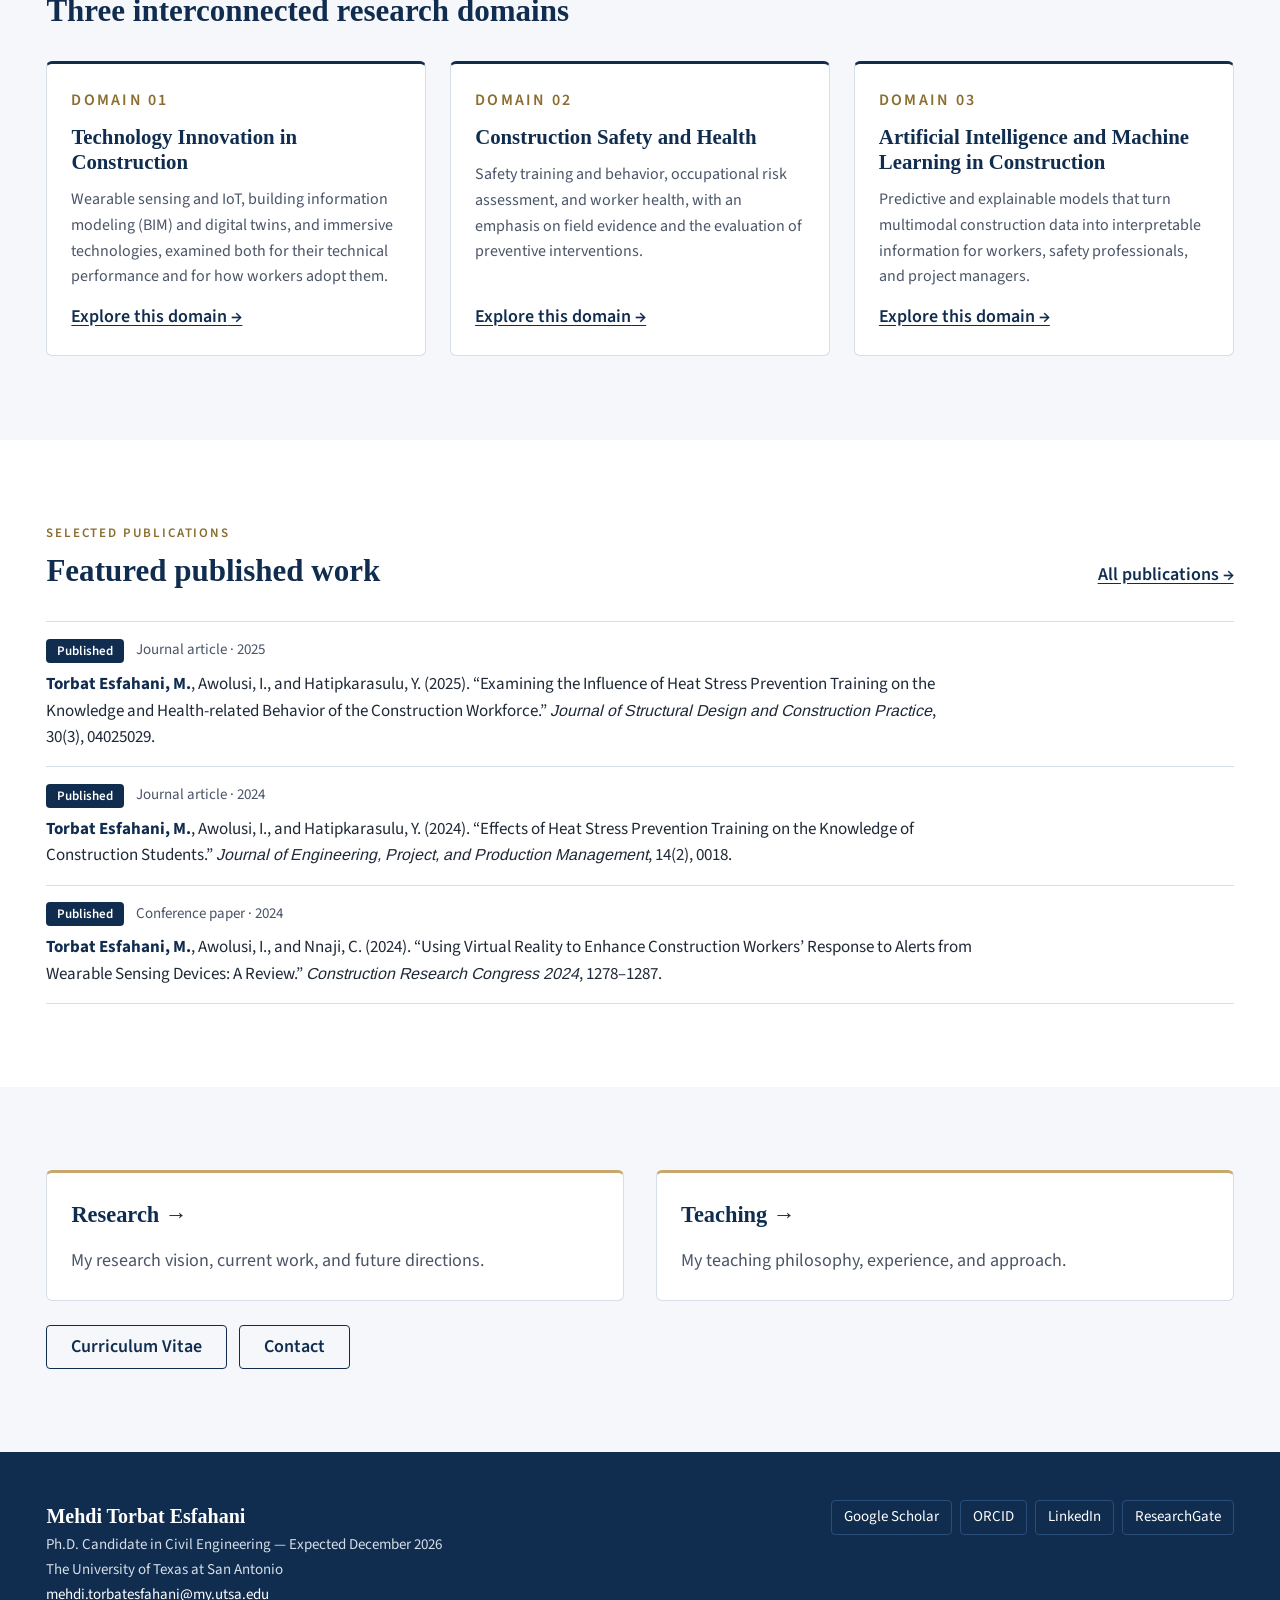
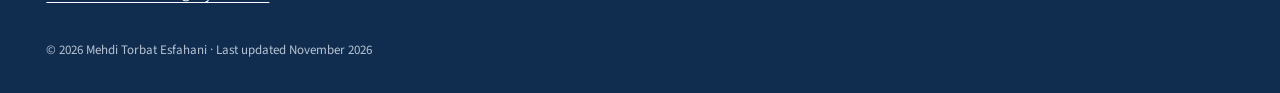
==== commit 6eab16e5: "Add files via upload" ====
--- a/index.html
+++ b/index.html
@@ -36,7 +36,7 @@
         <li><a href="honors.html">Honors &amp; Service</a></li>
         <li><a href="gallery.html">Gallery</a></li>
         <li><a href="contact.html">Contact</a></li>
-        <li><a class="nav-cv" href="contact.html#documents" data-cv-link>CV</a></li>
+        <li><a class="nav-cv" href="assets/docs/mehdi-torbat-esfahani-cv.pdf" target="_blank" rel="noopener noreferrer" data-cv-link>CV<span class="visually-hidden"> (PDF, opens in a new tab)</span></a></li>
         </ul>
       </nav>
     </div>
@@ -124,7 +124,7 @@
           <a class="card card--gold link-card" href="teaching.html"><strong>Teaching →</strong><span>My teaching philosophy, experience, and approach.</span></a>
         </div>
         <div class="btn-row" style="margin-top:var(--s5)">
-          <a class="btn btn--outline" href="contact.html#documents" data-cv-link>Curriculum Vitae</a>
+          <a class="btn btn--outline" href="assets/docs/mehdi-torbat-esfahani-cv.pdf" target="_blank" rel="noopener noreferrer" data-cv-link>Curriculum Vitae<span class="visually-hidden"> (PDF, opens in a new tab)</span></a>
           <a class="btn btn--outline" href="contact.html">Contact</a>
         </div>
       </div>
@@ -141,10 +141,10 @@
           <p><a href="mailto:mehdi.torbatesfahani@my.utsa.edu" data-config="email">mehdi.torbatesfahani@my.utsa.edu</a></p>
         </div>
         <ul class="footer-profiles" aria-label="Academic profiles">
-          <li data-profile="googleScholar"><span class="inactive">Google Scholar (link forthcoming)</span></li>
-          <li data-profile="orcid"><span class="inactive">ORCID (link forthcoming)</span></li>
-          <li data-profile="linkedin"><span class="inactive">LinkedIn (link forthcoming)</span></li>
-          <li data-profile="researchgate"><span class="inactive">ResearchGate (link forthcoming)</span></li>
+          <li data-profile="googleScholar"><a href="https://scholar.google.com/citations?user=h_LpC_QAAAAJ&amp;hl=en&amp;oi=ao" target="_blank" rel="noopener noreferrer">Google Scholar<span class="visually-hidden"> (opens in a new tab)</span></a></li>
+          <li data-profile="orcid"><a href="https://orcid.org/0009-0005-9942-5715" target="_blank" rel="noopener noreferrer">ORCID<span class="visually-hidden"> (opens in a new tab)</span></a></li>
+          <li data-profile="linkedin"><a href="https://www.linkedin.com/in/mehditorbat" target="_blank" rel="noopener noreferrer">LinkedIn<span class="visually-hidden"> (opens in a new tab)</span></a></li>
+          <li data-profile="researchgate"><a href="https://www.researchgate.net/profile/Mehdi-Torbat-Esfahani-2" target="_blank" rel="noopener noreferrer">ResearchGate<span class="visually-hidden"> (opens in a new tab)</span></a></li>
         </ul>
       </div>
       <p class="footer-legal">© 2026 Mehdi Torbat Esfahani · Last updated <span data-config="lastUpdated">November 2026</span></p>
--- a/assets/css/site.css
+++ b/assets/css/site.css
@@ -271,7 +271,10 @@
 .profile-list .inactive { color: var(--text-2); }
 .doc-list { list-style: none; padding: 0; display: grid; gap: var(--s2); }
 .doc-list li { border: 1.5px dashed var(--line-strong); background: var(--gray-bg); border-radius: var(--radius-sm); padding: var(--s3) var(--s4); }
-.doc-list li.available { border-style: solid; background: var(--white); }
+.doc-list li.available { border-style: solid; background: var(--white); display: flex; flex-wrap: wrap; align-items: center; gap: var(--s2) var(--s3); }
+.doc-type { font-size: var(--fs-small); color: var(--text-2); }
+.doc-actions { display: flex; flex-wrap: wrap; gap: var(--s2); margin-left: auto; }
+.btn--sm { min-height: 44px; padding: 0 var(--s4); font-size: var(--fs-small); }
 
 /* ---- Footer ---- */
 .site-footer { background: var(--navy); color: var(--on-navy); padding-block: var(--s7) var(--s6); font-size: var(--fs-small); }
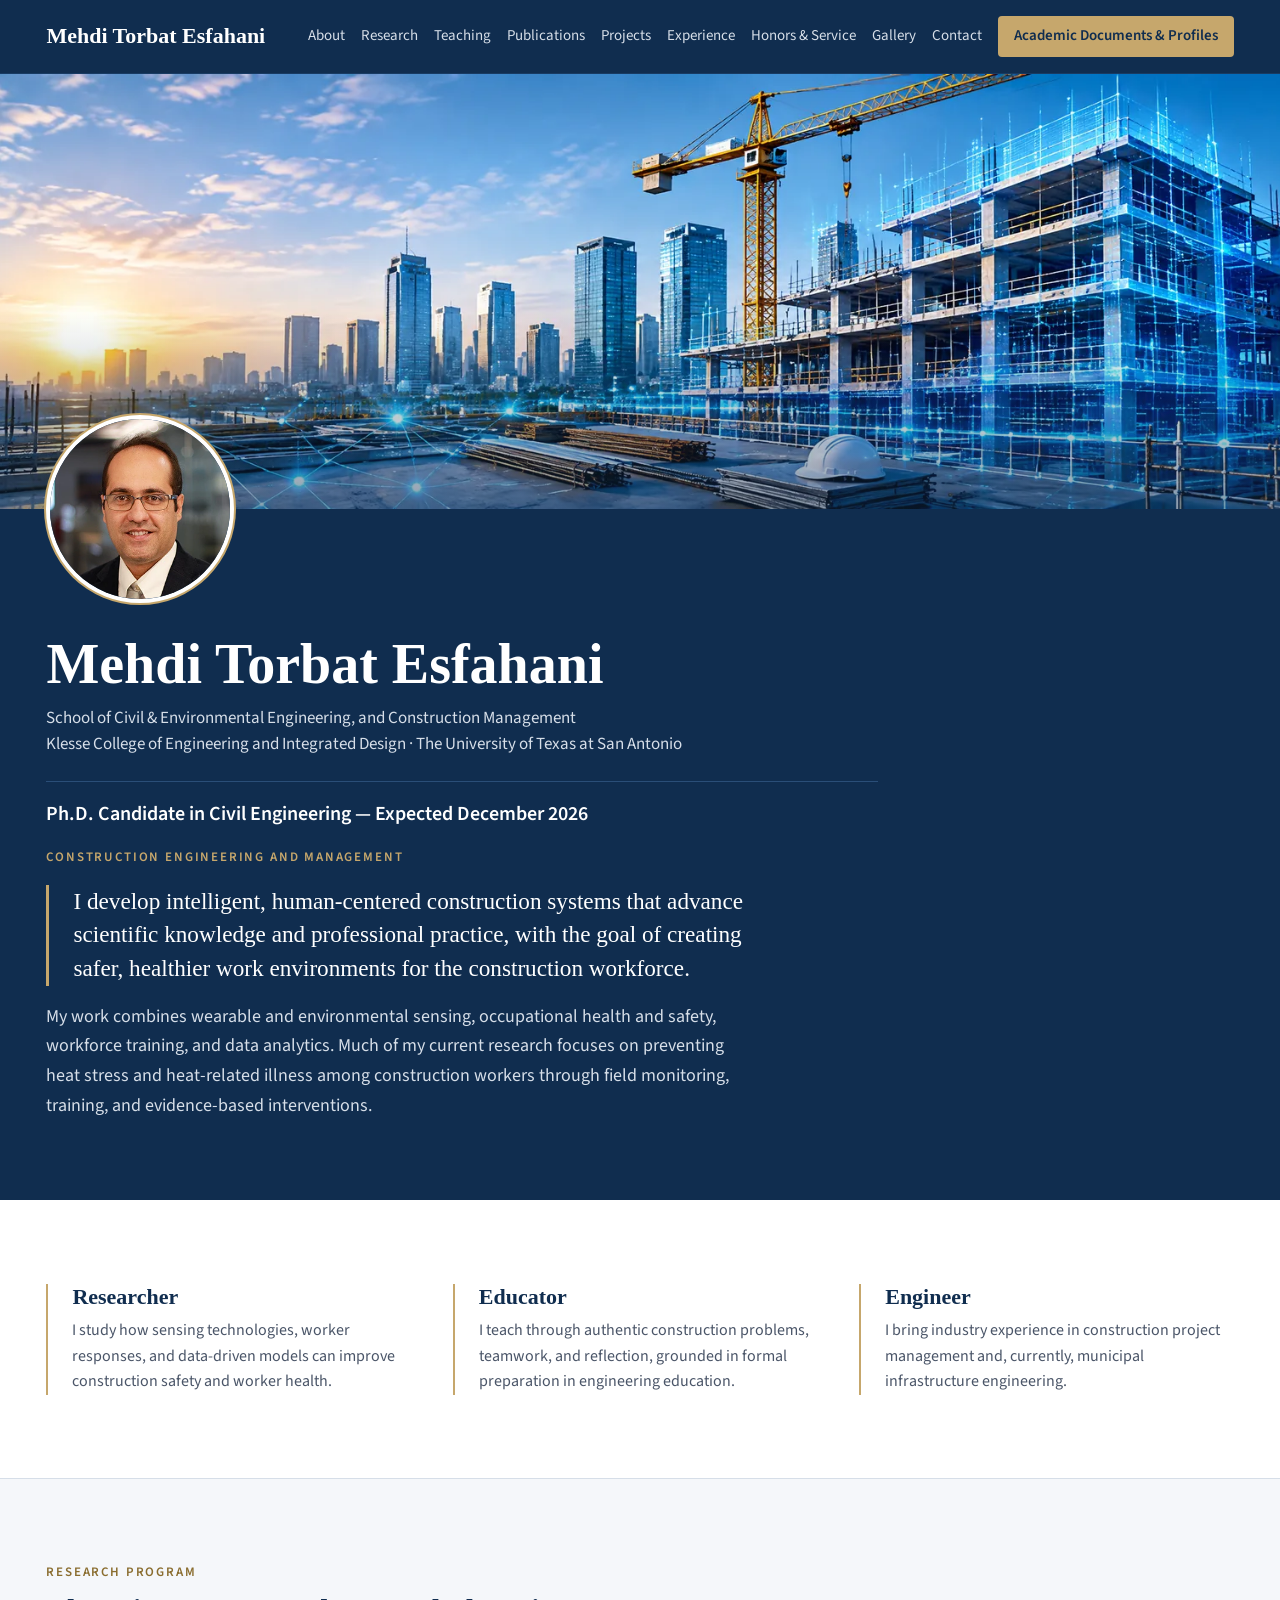
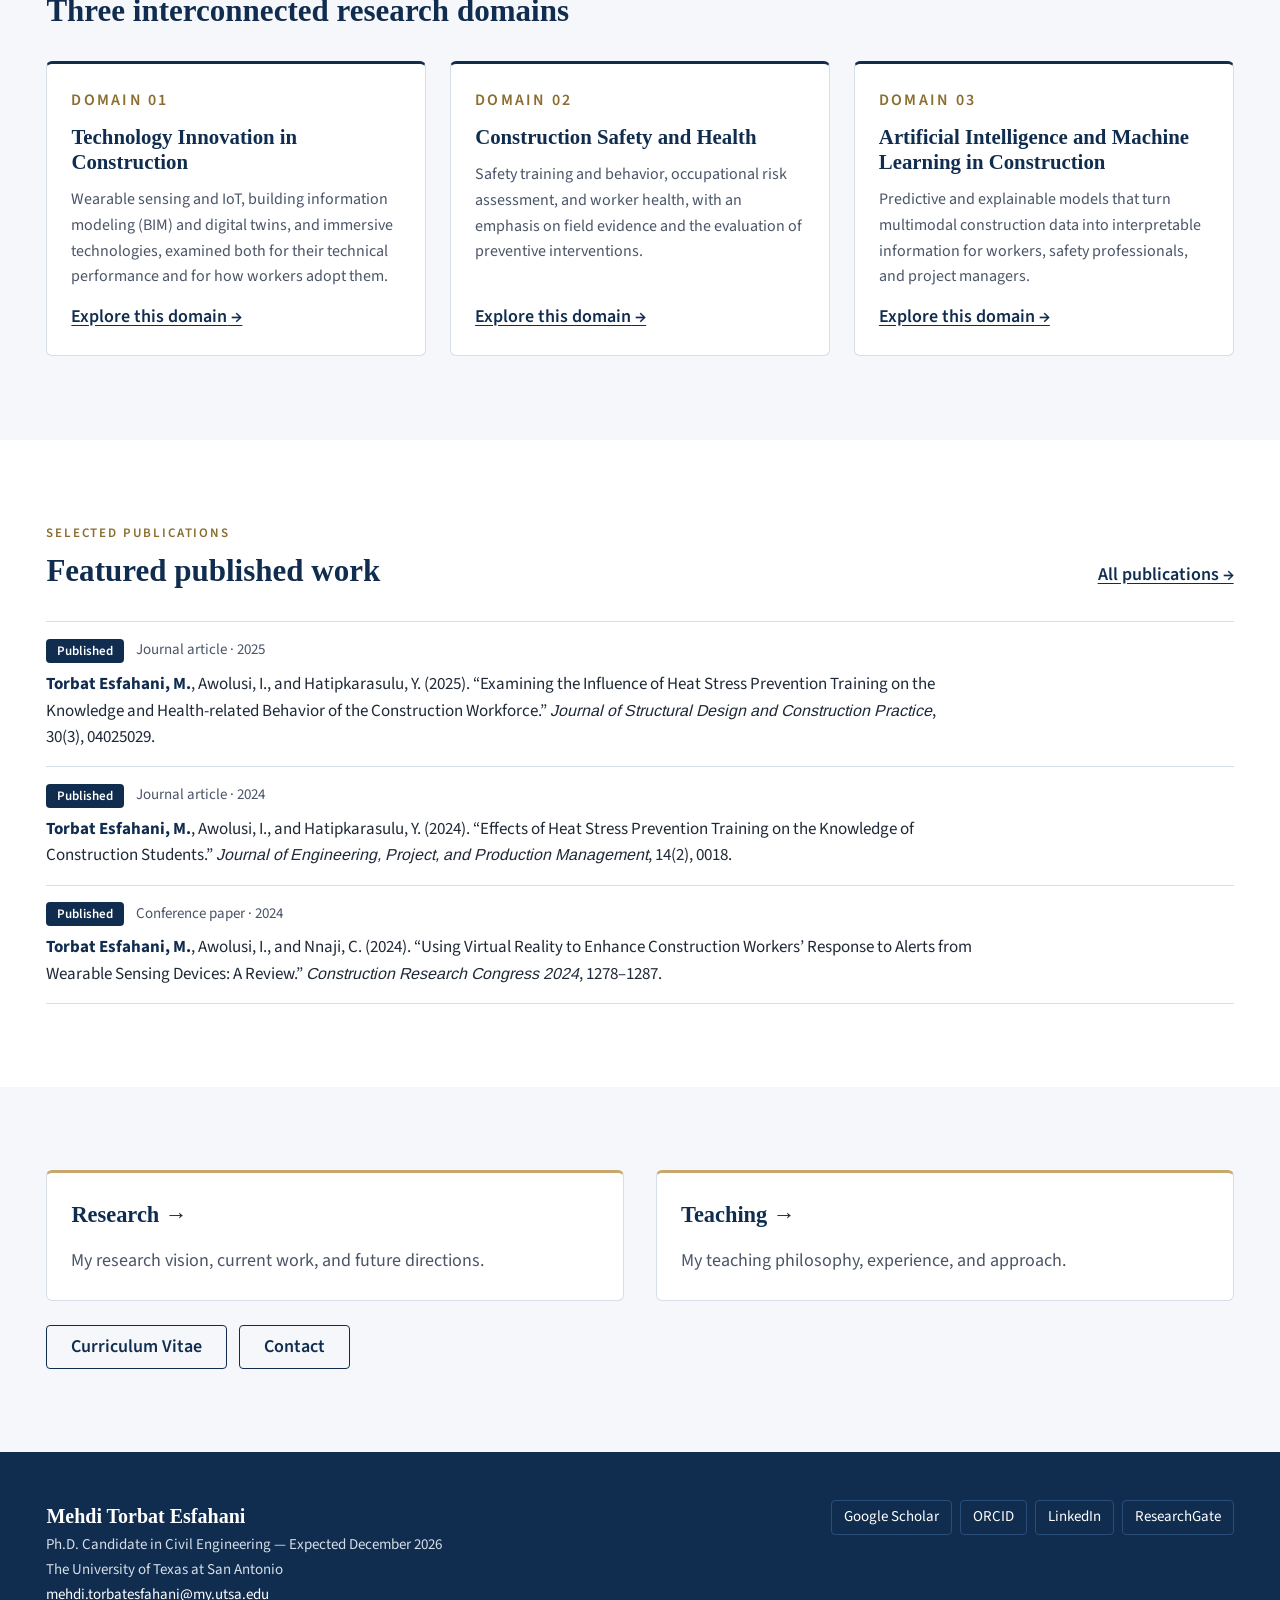
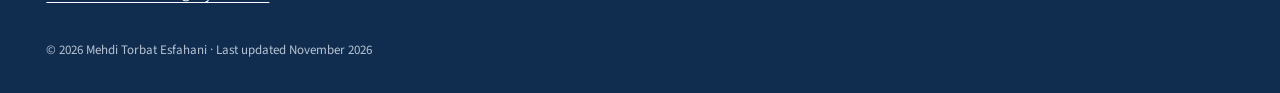
==== commit 3113e03a: "Add files via upload" ====
--- a/index.html
+++ b/index.html
@@ -36,7 +36,7 @@
         <li><a href="honors.html">Honors &amp; Service</a></li>
         <li><a href="gallery.html">Gallery</a></li>
         <li><a href="contact.html">Contact</a></li>
-        <li><a class="nav-cv" href="assets/docs/mehdi-torbat-esfahani-cv.pdf" target="_blank" rel="noopener noreferrer" data-cv-link>CV<span class="visually-hidden"> (PDF, opens in a new tab)</span></a></li>
+        <li><a class="nav-cv" href="cv.html">Academic Documents &amp; Profiles</a></li>
         </ul>
       </nav>
     </div>
--- a/assets/css/site.css
+++ b/assets/css/site.css
@@ -49,11 +49,12 @@
 .brand:hover { color: var(--white); }
 .nav-toggle { display: none; align-items: center; gap: var(--s2); min-height: 44px; min-width: 44px; padding: 0 var(--s4); background: transparent; color: var(--white); border: 1.5px solid var(--gold); border-radius: var(--radius-sm); font: 600 1rem var(--font-sans); cursor: pointer; }
 .nav-toggle svg { width: 18px; height: 18px; }
-.site-nav ul { list-style: none; padding: 0; display: flex; flex-wrap: wrap; align-items: center; gap: var(--s2) var(--s5); }
+.site-nav ul { list-style: none; padding: 0; display: flex; flex-wrap: wrap; align-items: center; gap: var(--s2) var(--s4); } /* 16px between links so the longer gold button fits on one row */
 .site-nav a { color: var(--on-navy); text-decoration: none; font-size: .9375rem; padding-block: var(--s2); display: inline-block; }
 .site-nav a:hover { color: var(--white); text-decoration: underline; }
 .site-nav a[aria-current="page"] { color: var(--white); box-shadow: inset 0 -2px 0 var(--gold); }
-.site-nav a.nav-cv { background: var(--gold); color: var(--navy); padding: var(--s2) var(--s4); border-radius: var(--radius-sm); font-weight: 600; }
+.site-nav a.nav-cv { background: var(--gold); color: var(--navy); padding: var(--s2) var(--s4); border-radius: var(--radius-sm); font-weight: 600; white-space: nowrap; }
+.site-nav a.nav-cv[aria-current="page"] { color: var(--navy); box-shadow: inset 0 -3px 0 var(--navy-2); }
 .site-nav a.nav-cv:hover { background: #D4BA86; text-decoration: none; }
 
 /* Phones: keep the site name and Menu button on one row with either the fallback or the web font (prevents layout shift on font load) */
@@ -70,7 +71,8 @@
   .js .site-nav li { border-top: 1px solid var(--navy-line); }
   .js .site-nav a { display: block; padding: var(--s3) var(--s2); font-size: 1.0625rem; }
   .js .site-nav a[aria-current="page"] { box-shadow: inset 3px 0 0 var(--gold); padding-left: var(--s4); }
-  .js .site-nav a.nav-cv { margin-top: var(--s3); text-align: center; }
+  .js .site-nav a.nav-cv { margin-top: var(--s3); text-align: center; white-space: normal; }
+  .js .site-nav a.nav-cv[aria-current="page"] { padding-left: var(--s2); box-shadow: none; }
 }
 
 /* ---- Page header (inner pages) ---- */
@@ -269,6 +271,8 @@
 .profile-list { list-style: none; padding: 0; display: grid; gap: var(--s2); }
 .profile-list a, .profile-list .inactive { display: inline-flex; align-items: center; min-height: 44px; padding: 0 var(--s4); border: 1px solid var(--line); border-radius: var(--radius-sm); font-size: .9375rem; text-decoration: none; }
 .profile-list .inactive { color: var(--text-2); }
+.profile-list--icons a { gap: var(--s2); padding-left: var(--s3); }
+.p-icon { width: 20px; height: 20px; flex: none; color: var(--navy); }
 .doc-list { list-style: none; padding: 0; display: grid; gap: var(--s2); }
 .doc-list li { border: 1.5px dashed var(--line-strong); background: var(--gray-bg); border-radius: var(--radius-sm); padding: var(--s3) var(--s4); }
 .doc-list li.available { border-style: solid; background: var(--white); display: flex; flex-wrap: wrap; align-items: center; gap: var(--s2) var(--s3); }
@@ -349,3 +353,7 @@
   body { font-size: 11pt; }
 }
 #videos [data-gallery-section="videos"] { margin-top: var(--s5); }
+
+/* Academic Documents & Profiles page */
+.docs-grid { display: grid; gap: var(--s7); }
+@media (min-width: 900px) { .docs-grid { grid-template-columns: minmax(0, 3fr) minmax(0, 2fr); } }
